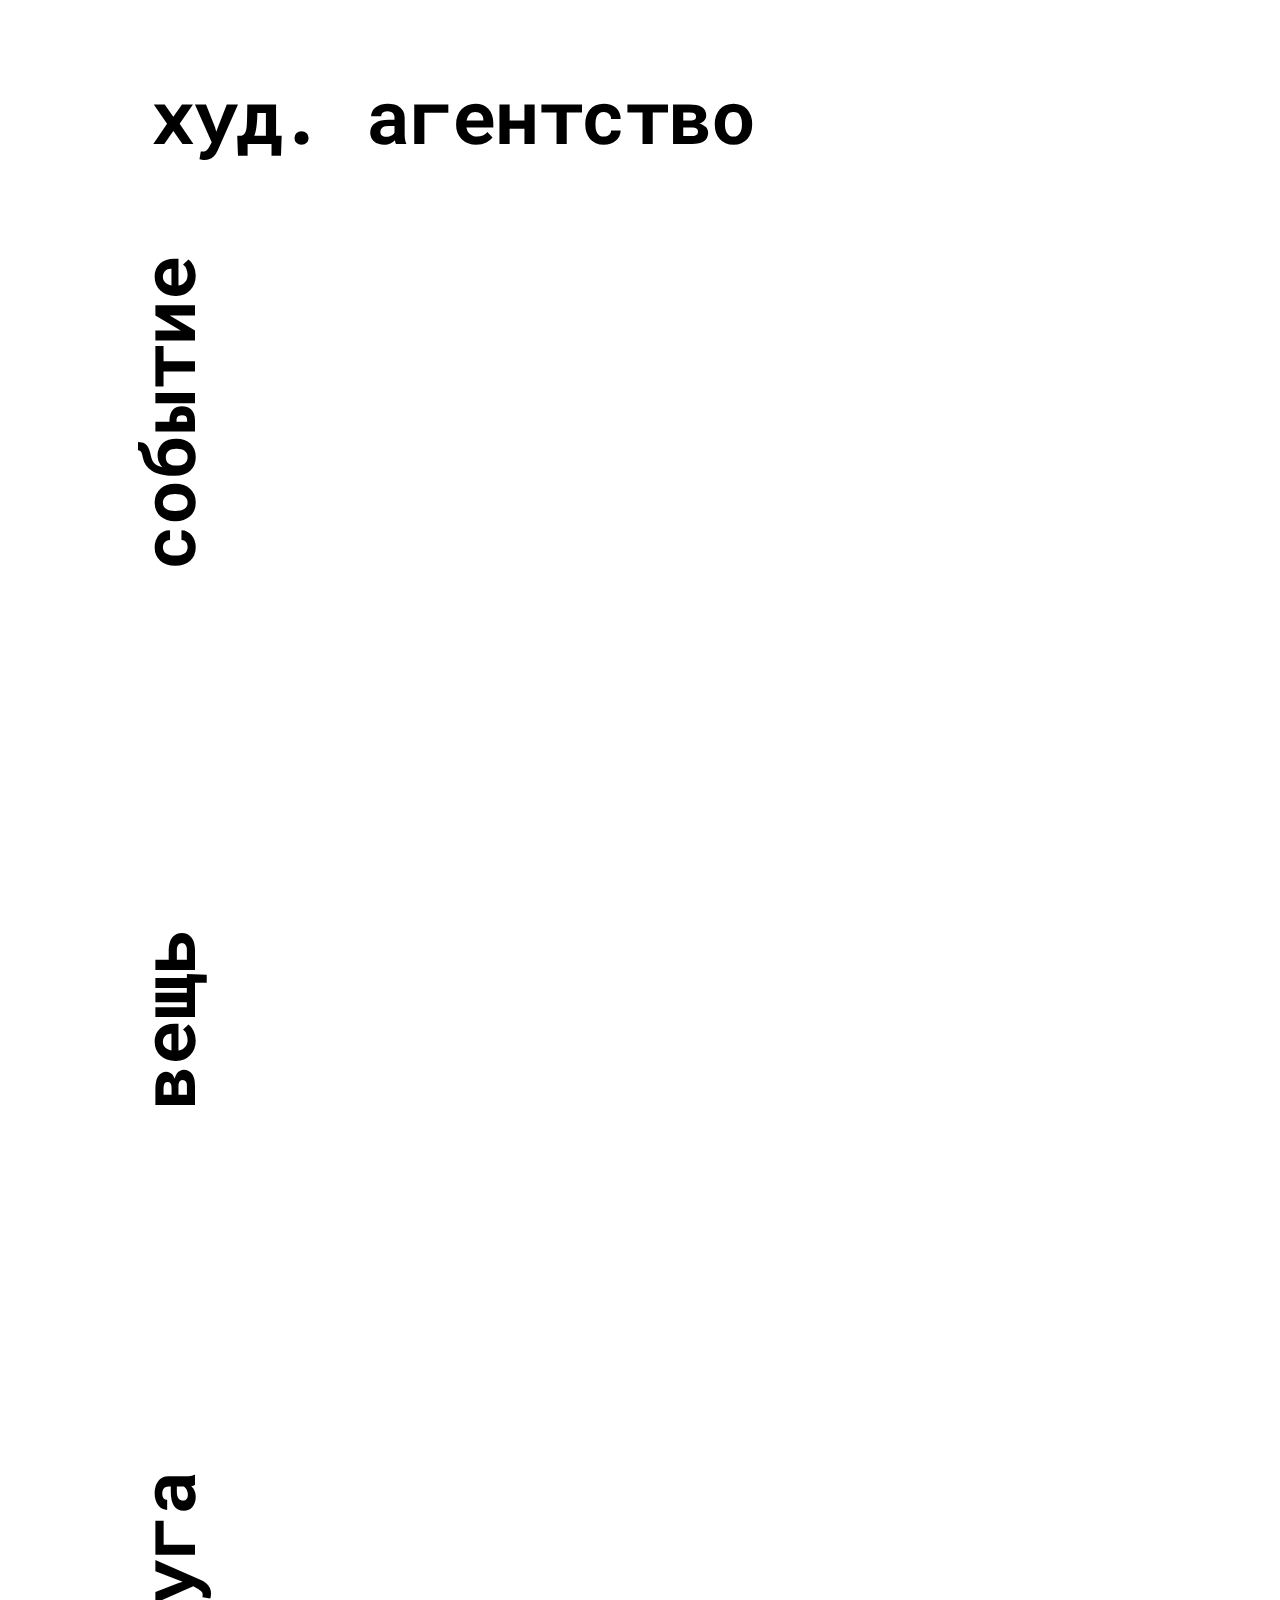
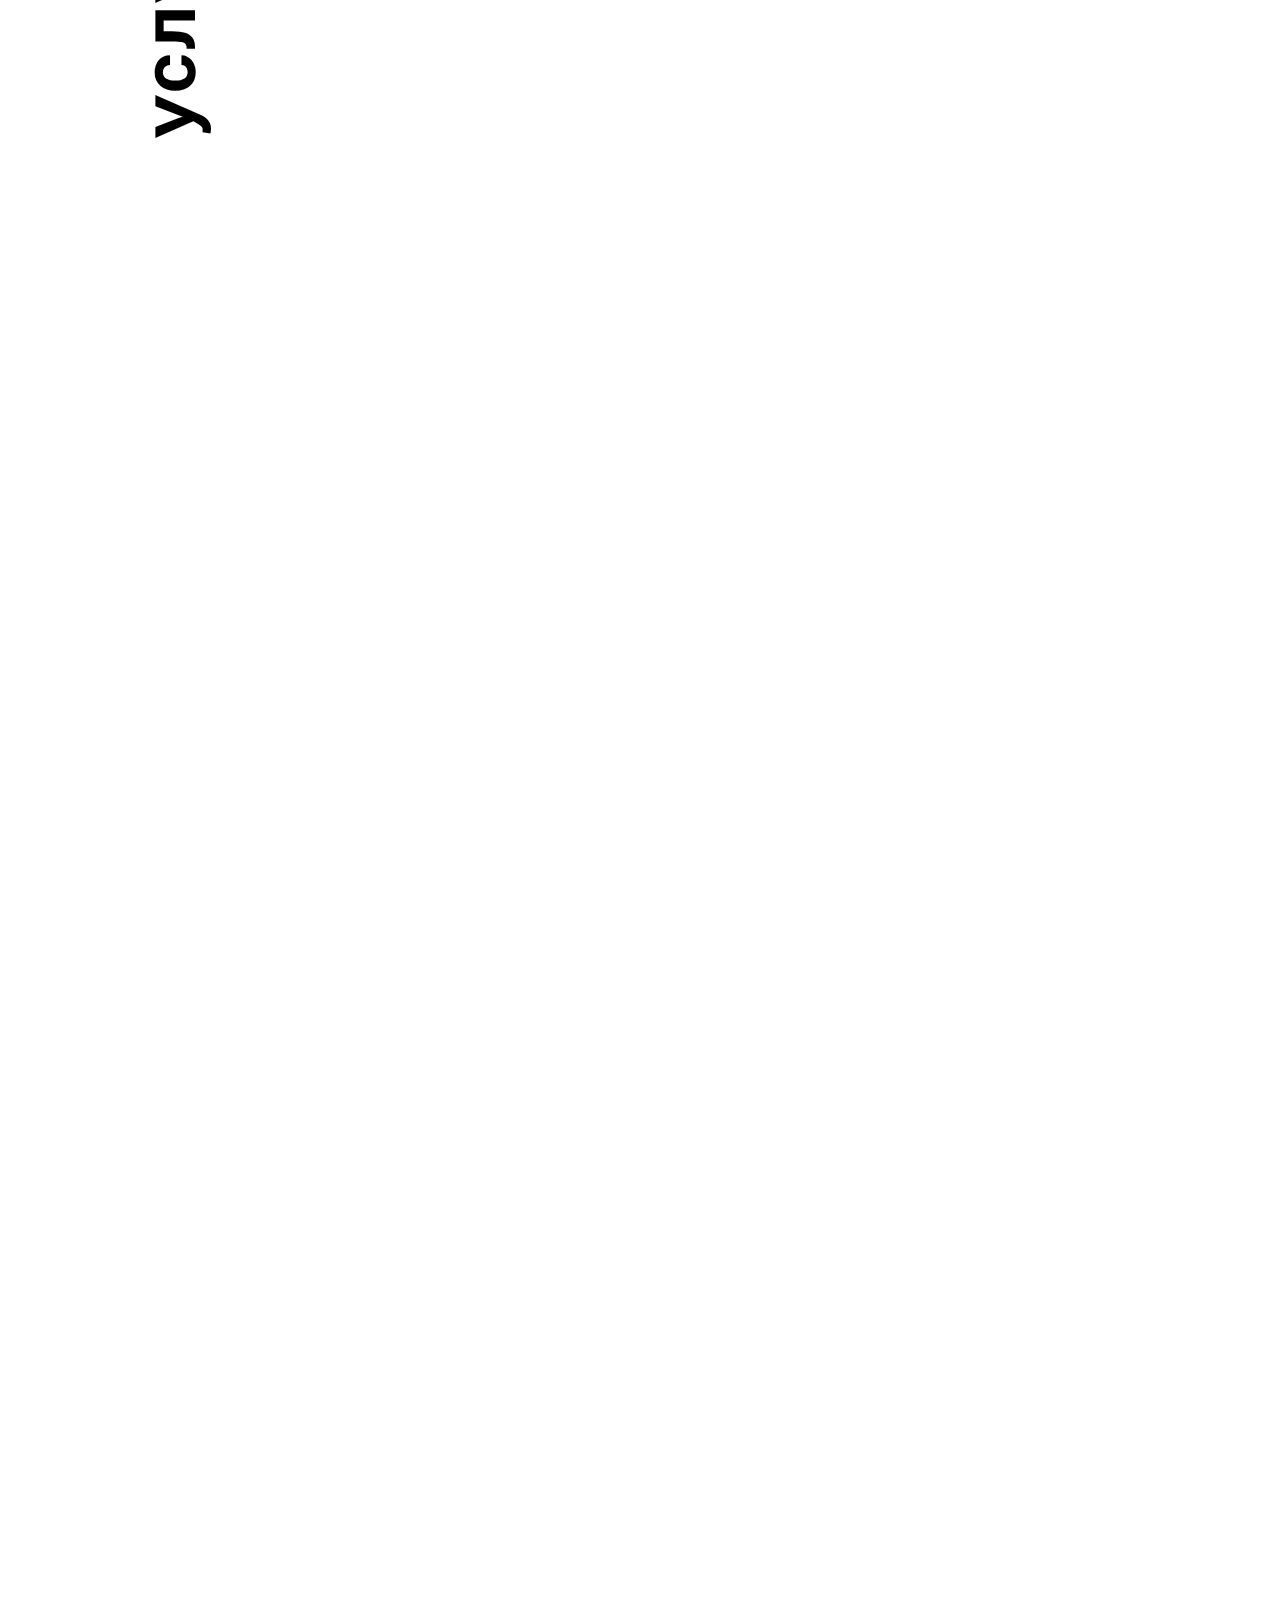
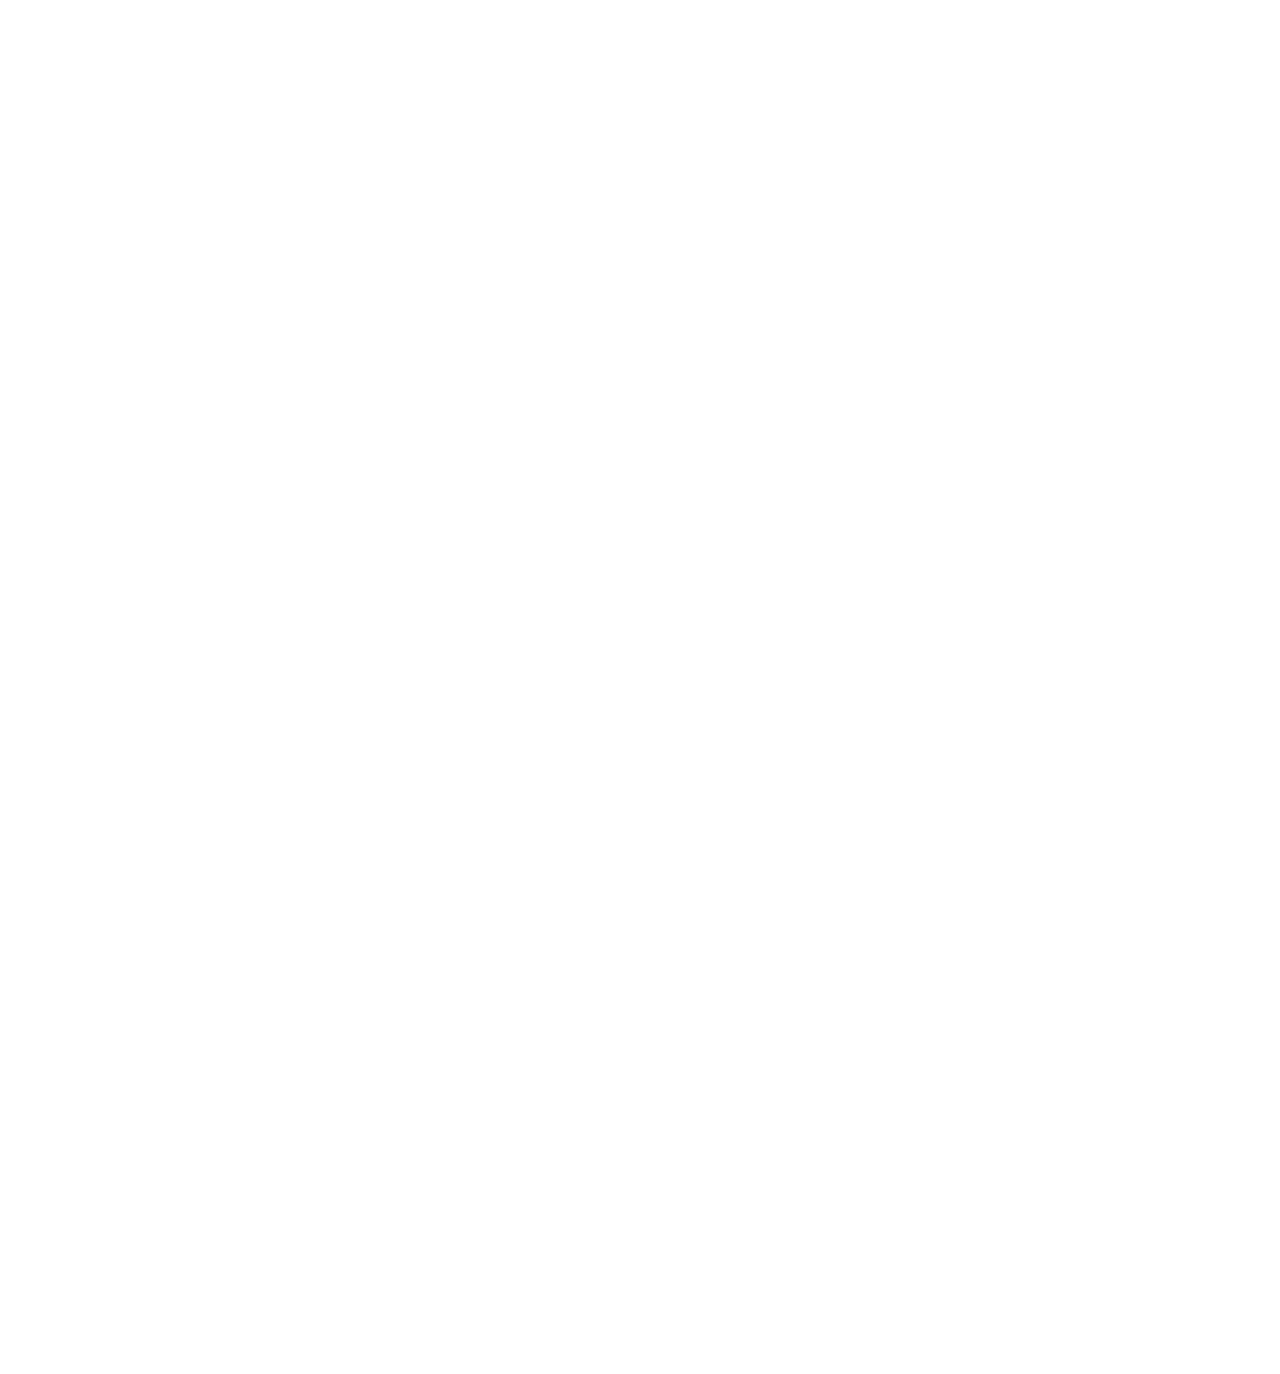
==== text-catalog.html @ 1943e253 "Files copied" ====
<!-- сделать все слова как выставка -->
<!-- счетчик-ссылка на funerals -->
<!-- поиск картинок -->
<!-- рефакторинг -->
<!-- хрс -->

<!DOCTYPE html>
<html lang="ru">

<head>
    <meta charset="UTF-8">
    <link rel="stylesheet" href="text-catalog.css">
    <style>
        @import url('https://fonts.googleapis.com/css2?family=Roboto+Mono&display=swap');
    </style>

</head>

<body>

    <div id="agency">худ. агентство</div>
    <a href="./funerals.html">
        <img src='./images/Ellipse black.png' id="ellipse" onclick="PassWords(keywords)">
    </a>

    <img src='./images/shopper-black.png' id="shopper">
    <div id="event">событие</div>
    <div id="thing">вещь</div>
    <div id="service">услуга</div>

    <script>
        var keywords = []
        var i = 0

        function SaveText(thatTXT) {
            word = thatTXT.innerHTML;
            keywords[i] = word;
            i = i + 1
        }

        function SaveAlt(thatTXT) {
            word = thatTXT;
            keywords[i] = word;
            i = i + 1
        }

        function PassWords(keywords) {
            var item = keywords[Math.floor(Math.random() * keywords.length)];
            localStorage.setItem('storage', item);
        }
    </script>

    <div id="event-text">
        <a onclick="SaveText(this)">выставка</a> > <a onclick="SaveAlt('дома')"> у вас дома</a> <a onclick="SaveText(this)">/в холодильнике</a>/
        <a onclick="SaveAlt('in a dream')">во сне ... </a> <a onclick="SaveText(this)">везде. </a> <a onclick="SaveText(this)">др </a> >>
        <a onclick="SaveText(this)" если уж рождаться каждый год,</a>
            <a onclick="SaveText(this)"> то crazy,</a> >
            <a onclick="SaveText(this)" эпатажно </a> <a onclick="SaveText(this)"> и с нежданчиками.</a>
                <a onclick="SaveText(this)"> детский праздник > </a> <a onclick="SaveText(this)">выступление artists.</a> <a onclick="SaveText(this)"> очень мило.</a> <a onclick="SaveText(this)"> очень весело.</a>
                <a onclick="SaveText(this)"> отлично.</a> <a onclick="SaveText(this)"> свадьба</a> > <a onclick="SaveText(this)">сладко-горькие тосты,</a> <a onclick="SaveText(this)"> изобильный выкуп невесты,</a>
                <a onclick="SaveText(this)"> нелинейные конкурсы, </a> <a onclick="SaveText(this)">эмоциональные салюты, </a> <a onclick="SaveText(this)">вспышки! </a> <a onclick="SaveText(this)">развод 
    </a> <a onclick="SaveText(this)">> деликатная церемония</a> <a onclick="SaveText(this)"> delete</a> <a onclick="SaveText(this)"> любви </a> <a onclick="SaveText(this)">выпускной</a> <a onclick="SaveText(this)"> > запускной. </a>
                <a onclick="SaveText(this)">похороны >  </a> <a onclick="SaveText(this)"> 1000101010000111010101 </a> <a onclick="SaveText(this)">открытие/</a> <a onclick="SaveText(this)">закрытие</a>
                <a onclick="SaveText(this)"> [подставь название] ></a> <a onclick="SaveText(this)"> чтоб все прониклись аж на молекулярном уровне. </a> <a onclick="SaveText(this)">свидание > </a> <a onclick="SaveText(this)">уляля, </a>
                <a onclick="SaveText(this)">румяные щёчки, </a> <a onclick="SaveText(this)">сюр,</a> <a onclick="SaveText(this)"> приз.</a>
    </div>

    <div id="thing-text">
        <a onclick="SaveText(this)">картина </a> > <a onclick="SaveText(this)">живо пись</a> , <a onclick="SaveText(this)">холст+масличко</a> , <a onclick="SaveText(this)">двп+акрил</a> , <a onclick="SaveText(this)">бумага+карандаш</a> , 
	<a onclick="SaveText(this)">холст+хлеб</a> , <a onclick="SaveText(this)">картон+балончик</a>  <a onclick="SaveText(this)">etc.</a>  <a onclick="SaveText(this)">скульптура</a>  > <a onclick="SaveText(this)">сконструируем знак</a> ,
	 <a onclick="SaveText(this)">символ</a>  <a onclick="SaveText(this)">актуальный</a>  <a onclick="SaveText(this)">для конкретного</a> <a onclick="SaveText(this)">пространства или</a> <a onclick="SaveText(this)">случая</a>. <a onclick="SaveText(this)">создадим объемное высказывание</a>,
	 <a onclick="SaveText(this)">которое заполнит всё</a>. <a onclick="SaveText(this)">украшение</a>
        > <a onclick="SaveText(this)">создадим временную выставку</a> <a onclick="SaveText(this)">в вашем декольте</a>, <a onclick="SaveText(this)">мочках ушей</a>, <a onclick="SaveText(this)">пальчиках</a>,<a onclick="SaveText(this)"> запястьях</a>,
	<a onclick="SaveText(this)"> щиколотках</a>, <a onclick="SaveText(this)">пупке</a> <a onclick="SaveText(this)">etc.</a> <a onclick="SaveText(this)">наряд</a> > <a onclick="SaveText(this)">больше, чем одежда</a><a onclick="SaveText(this)">
	 на каждый день</a>. <a onclick="SaveText(this)">мода выше, чем высота</a>. <a onclick="SaveText(this)">зин</a> > <a onclick="SaveText(this)">бумажное размножение</a> и <a onclick="SaveText(this)">тиражирование вас</a>, <a onclick="SaveText(this)">
	будто вы фэшн</a>,  <a onclick="SaveText(this)">новость или</a> <a onclick="SaveText(this)">рецепт</a>.

    </div>

    <div id="service-text">
        <a onclick="SaveText(this)">работа с пространством </a> ><a onclick="SaveText(this)"> создадим эстетическую композицию </a> ><a onclick="SaveText(this)">на пустом месте.</a> ><a onclick="SaveText(this)"> найдём красоту </a> ><a onclick="SaveText(this)">в изъянах </a>        <a onclick="SaveText(this)">
	или элегантно</a> <a onclick="SaveText(this)"> прикроем дыру в стене</a> <a onclick="SaveText(this)"> картиной.</a> <a onclick="SaveText(this)"> 
	дружная компания ></a> <a onclick="SaveText(this)"> для идиотских действий</a> <a onclick="SaveText(this)"> / моральная</a> <a onclick="SaveText(this)">
	, идейная,</a> <a onclick="SaveText(this)"> концептуальная поддержка</a> <a onclick="SaveText(this)"> для вашего перфоманса.</a> <a onclick="SaveText(this)">
        ремонт </a>> <a onclick="SaveText(this)"> альтернативным способом </a> <a onclick="SaveText(this)">покрасим стены/пол.</a> <a onclick="SaveText(this)"> составим мебель в инсталляцию </a> <a onclick="SaveText(this)">
	в стиле arte povera. </a> <a onclick="SaveText(this)">оформление</a> ><a onclick="SaveText(this)"> пи*дато </a> <a onclick="SaveText(this)">оформим пи*датое кафе.</a> <a onclick="SaveText(this)"> 
	оформление. </a> <a onclick="SaveText(this)">мление. </a> <a onclick="SaveText(this)">(;) </a> <a onclick="SaveText(this)">очень контемпорари. </a> <a onclick="SaveText(this)">и дизайнеры. 
	</a> <a onclick="SaveText(this)">/ксерокопии дипломов при встрече/. </a> <a onclick="SaveText(this)">фото-зона</a> <a onclick="SaveText(this)">
        > </a > <a onclick="SaveText(this)">создадим портал-состояние</a> <a onclick="SaveText(this)"> in-progress. </a> <a onclick="SaveText(this)">/это как дизайн на грани искусства/.</a> <a onclick="SaveText(this)">soundдизайн </a>
        <a onclick="SaveText(this)"> подберем звучание </a> <a onclick="SaveText(this)">для вашего места, </a> <a onclick="SaveText(this)">повода, </a> <a onclick="SaveText(this)">ситуации. </a>
        <a onclick="SaveText(this)">лайв.</a> <a onclick="SaveText(this)"> реклама</a> <a onclick="SaveText(this)"> видеоролик на тему чего угодно.</a> <a onclick="SaveText(this)">
	 хайповый.</a> <a onclick="SaveText(this)"> creativно.</a> <a onclick="SaveText(this)"> можно и крипово.</a> <a onclick="SaveText(this)"> лайки репосты</a>
        <a onclick="SaveText(this)">
        </a> <a onclick="SaveText(this)">колокольчик. </a> <a onclick="SaveText(this)">фотосъемка+</a> <a onclick="SaveText(this)">световые слепки момента,</a> <a onclick="SaveText(this)"> 
	ресничные документации. </a> <a onclick="SaveText(this)">видеосъемка+ </a> > <a onclick="SaveText(this)">наблюдения,</a> <a onclick="SaveText(this)"> созерцания,</a> <a onclick="SaveText(this)"> зрение,</a> <a onclick="SaveText(this)"> 
	иZOOMления реальностью.</a> <a onclick="SaveText(this)"> массовка</a> > <a onclick="SaveText(this)">придем на ваше мероприятие</a> <a onclick="SaveText(this)"> и эстетически займем пространство</a> <a onclick="SaveText(this)">
	/оплата поминутно/.</a> <a onclick="SaveText(this)"> текст</a> <a onclick="SaveText(this)">
        > </a> <a onclick="SaveText(this)">по пунктам: </a> <a onclick="SaveText(this)">1. нереальная биография.</a> <a onclick="SaveText(this)"> 2. свободный стих.</a> <a onclick="SaveText(this)">
	 3. тягучая песня.</a> <a onclick="SaveText(this)"> 4. гороскоп комментинг</a> <a onclick="SaveText(this)"> > </a> <a onclick="SaveText(this)">обратная связь под вашим постом в соцсетях.</a> <a onclick="SaveText(this)">
	 комплемент</a> <a onclick="SaveText(this)">/дискуссия</a> <a onclick="SaveText(this)">/провокация.</a> <a onclick="SaveText(this)"> медвежья услуга</a> <a onclick="SaveText(this)"> > </a> <a onclick="SaveText(this)">
	странн0неп0нятн0д0р0го0бесценн0.</a> <a onclick="SaveText(this)"> системный сб0й.</a> <a onclick="SaveText(this)">
        GLITCH/.</a> <a onclick="SaveText(this)"> триппоходсплав в секонд</a> <a onclick="SaveText(this)"> > </a> <a onclick="SaveText(this)">худ.сопро_вождение кругами.</a> <a onclick="SaveText(this)"> дич рич битч китч</a> <a onclick="SaveText(this)">
	 стрэндж секс.</a> <a onclick="SaveText(this)"> зэтс ол.</a> <a onclick="SaveText(this)"> P/S^ владельца секонд-хэнда нет second hand.</a> <a onclick="SaveText(this)">
	 дрейф</a> <a onclick="SaveText(this)"> > </a> <a onclick="SaveText(this)">max поэтические</a> <a onclick="SaveText(this)"> романтические</a> <a onclick="SaveText(this)"> аутистические</a> <a onclick="SaveText(this)">
	 прогулки по городу.</a> <a onclick="SaveText(this)"> почти VR </a> <a onclick="SaveText(this)">с художниками.</a>
        <a onclick="SaveText(this)">
        </a> <a onclick="SaveText(this)">пощупать другое мышление.</a> <a onclick="SaveText(this)"> new экскурсия.</a> <a onclick="SaveText(this)"> экспресс-рисерч</a> <a onclick="SaveText(this)"> ></a> <a onclick="SaveText(this)">
	 пишем культурный код.</a> <a onclick="SaveText(this)"> быстро,</a> <a onclick="SaveText(this)"> не очень непонятно, но весело*</a> <a onclick="SaveText(this)"> объявление-явление</a> <a onclick="SaveText(this)"> > </a> <a onclick="SaveText(this)">
	поклейка из рук в руки,</a> <a onclick="SaveText(this)"> подборки с авито</a> <a onclick="SaveText(this)"> и пост на кирпичной стене.</a> <a onclick="SaveText(this)"> кейтеринг-хэппенинг</a> <a onclick="SaveText(this)">
	 > </a> <a onclick="SaveText(this)">еда, которая
        произойдет у вас на глазах.</a> <a onclick="SaveText(this)"> проведем на официальном мероприятии </a> <a onclick="SaveText(this)">или в гостях у мамы</a> <a onclick="SaveText(this)">/бабушки.</a> <a onclick="SaveText(this)">
	 поздравление</a> <a onclick="SaveText(this)"> > </a> <a onclick="SaveText(this)">мультижанровая откытка.</a> <a onclick="SaveText(this)"> поэтично.</a> <a onclick="SaveText(this)"> публично.</a> <a onclick="SaveText(this)">
	 практично.</a> <a onclick="SaveText(this)"> unforgettable.</a> <a onclick="SaveText(this)"> артист-ток-тет-а-тет </a> <a onclick="SaveText(this)">> </a> <a onclick="SaveText(this)">выбери художника, у кого хочешь отсыпать опыта
	</a> <a onclick="SaveText(this)"> в свою копилку. </a> <a onclick="SaveText(this)">поговорим?</a> <a onclick="SaveText(this)"> порисуем? </a> <a onclick="SaveText(this)">подвигаемся? </a> <a onclick="SaveText(this)">
	поделаем? </a> <a onclick="SaveText(this)">вместе :)</a> <a onclick="SaveText(this)"> массаж</a> <a onclick="SaveText(this)"> > </a> <a onclick="SaveText(this)">нежное,</a> <a onclick="SaveText(this)"> экзистенциальное переживание</a>
        <a onclick="SaveText(this)">
        </a> <a onclick="SaveText(this)"> единства с телом,</a> <a onclick="SaveText(this)"> потерянным и заброшенным</a> <a onclick="SaveText(this)">в цифровых коммуникациях. 
	</a> <a onclick="SaveText(this)">водочный перформанс</a> <a onclick="SaveText(this)"> > </a> <a onclick="SaveText(this)">все грани русской меланхолии</a> <a onclick="SaveText(this)"> / абсентной</a> <a onclick="SaveText(this)">
        гиперчувствительности.</a> <a onclick="SaveText(this)"> создание образа </a> <a onclick="SaveText(this)">> max fucktor.</a> <a onclick="SaveText(this)"> ноготочки.</a> <a onclick="SaveText(this)"> бровки?</a> <a onclick="SaveText(this)">
	 губки?</a> <a onclick="SaveText(this)"> экспрессивно,</a> <a onclick="SaveText(this)"> агрессивно,</a> <a onclick="SaveText(this)"> иммерсивно.</a> <a onclick="SaveText(this)"> "критика</a> <a onclick="SaveText(this)"> ></a> <a onclick="SaveText(this)">
	 макияж, </a> <a onclick="SaveText(this)">одежда,</a> <a onclick="SaveText(this)"> родители,</a> <a onclick="SaveText(this)"> жизнь ...</a> <a onclick="SaveText(this)">
	 рецензия</a> <a onclick="SaveText(this)">/фельетон</a> <a onclick="SaveText(this)">/модный приговор."</a> <a onclick="SaveText(this)"> брейншторм </a> <a onclick="SaveText(this)">> </a> <a onclick="SaveText(this)">
	групповое реагирование.</a> <a onclick="SaveText(this)"> очень
        творчески решим очень любую задачу.</a> <a onclick="SaveText(this)"> очень.</a> <a onclick="SaveText(this)"> быстро крэнг актуальность.</a> <a onclick="SaveText(this)"> аудио заготовки</a> <a onclick="SaveText(this)"> ></a> <a onclick="SaveText(this)">
	 закрутки,</a> <a onclick="SaveText(this)"> консервы,</a> <a onclick="SaveText(this)"> кураторский куражный плейлист.</a> <a onclick="SaveText(this)"> консультация </a> <a onclick="SaveText(this)">></a> <a onclick="SaveText(this)">
	 смол ток</a> <a onclick="SaveText(this)"> по вопрсам жизни</a> <a onclick="SaveText(this)"> и проблемам эстетики.</a> <a onclick="SaveText(this)"> постановка танца</a> <a onclick="SaveText(this)"> > </a> <a onclick="SaveText(this)">
	постановка танца любой дикости.</a> <a onclick="SaveText(this)"> сложности.</a> <a onclick="SaveText(this)"> массовости.</a> <a onclick="SaveText(this)"> шумности. от души.</a> <a onclick="SaveText(this)">
	 с оригинальной музыкой.</a> <a onclick="SaveText(this)"> оценка стоимости искусства</a> <a onclick="SaveText(this)"> > </a> <a onclick="SaveText(this)">компактный app-арт-прайс-калькулятор для android. </a> <a onclick="SaveText(this)">
	просто знай себе цену.</a>
        <div>



</body>

</html>
---- text-catalog.css ----
body {
    /* transform: scale(0.7);
    transform-origin: 0 0; */
    zoom: 1.5;
}

a:active {
    background-color: yellow;
}

#ellipse {
    position: absolute;
    width: 90px;
    height: 90px;
    left: 1751px;
    top: 45px;
}

#shopper {
    position: absolute;
    width: 29px;
    height: 35px;
    left: 1780px;
    top: 70px;
    filter: invert(100%);
    border: 3px solid #FFFFFF
}

#agency {
    position: absolute;
    width: 456px;
    height: 66px;
    left: 100px;
    top: 43px;
    font-family: 'Roboto Mono';
    font-style: normal;
    font-weight: 700;
    font-size: 50px;
    line-height: 66px;
    /* identical to box height */
    display: flex;
    align-items: center;
    letter-spacing: -0.025em;
    color: #000000;
}

#event {
    position: absolute;
    width: 200px;
    height: 200px;
    left: 77px;
    top: 180px;
    font-family: 'Roboto Mono';
    font-style: normal;
    font-weight: 700;
    font-size: 50px;
    line-height: 66px;
    text-align: center;
    color: #000000;
    transform: rotate(-90deg);
}

#service {
    position: absolute;
    width: 200px;
    height: 200px;
    ;
    left: 77px;
    top: 970px;
    font-family: 'Roboto Mono';
    font-style: normal;
    font-weight: 700;
    font-size: 50px;
    line-height: 66px;
    text-align: center;
    color: #000000;
    transform: rotate(-90deg);
}

#thing {
    position: absolute;
    width: 200px;
    height: 200px;
    left: 77px;
    top: 580px;
    font-family: 'Roboto Mono';
    font-style: normal;
    font-weight: 700;
    font-size: 50px;
    line-height: 66px;
    text-align: center;
    color: #000;
    transform: rotate(-90deg);
}

div#event-text {
    position: absolute;
    width: 90%;
    height: 310px;
    left: 200px;
    top: 160px;
    font-family: 'Roboto Mono';
    font-style: normal;
    font-weight: 700;
    font-size: 25px;
    line-height: 33px;
    /* or 132% */
    color: #fff;
}

div#thing-text {
    position: absolute;
    width: 90%;
    height: 310px;
    left: 200px;
    top: 610px;
    font-family: 'Roboto Mono';
    font-style: normal;
    font-weight: 700;
    font-size: 25px;
    line-height: 33px;
    /* or 132% */
    color: #fff;
}

div#service-text {
    position: absolute;
    width: 90%;
    height: 310px;
    left: 200px;
    top: 970px;
    font-family: 'Roboto Mono';
    font-style: normal;
    font-weight: 700;
    font-size: 25px;
    line-height: 33px;
    /* or 132% */
    color: #ffffff;
}

#event-text:hover {
    color: #000;
}

#thing-text:hover {
    color: #000;
}

#service-text:hover {
    color: #000;
}
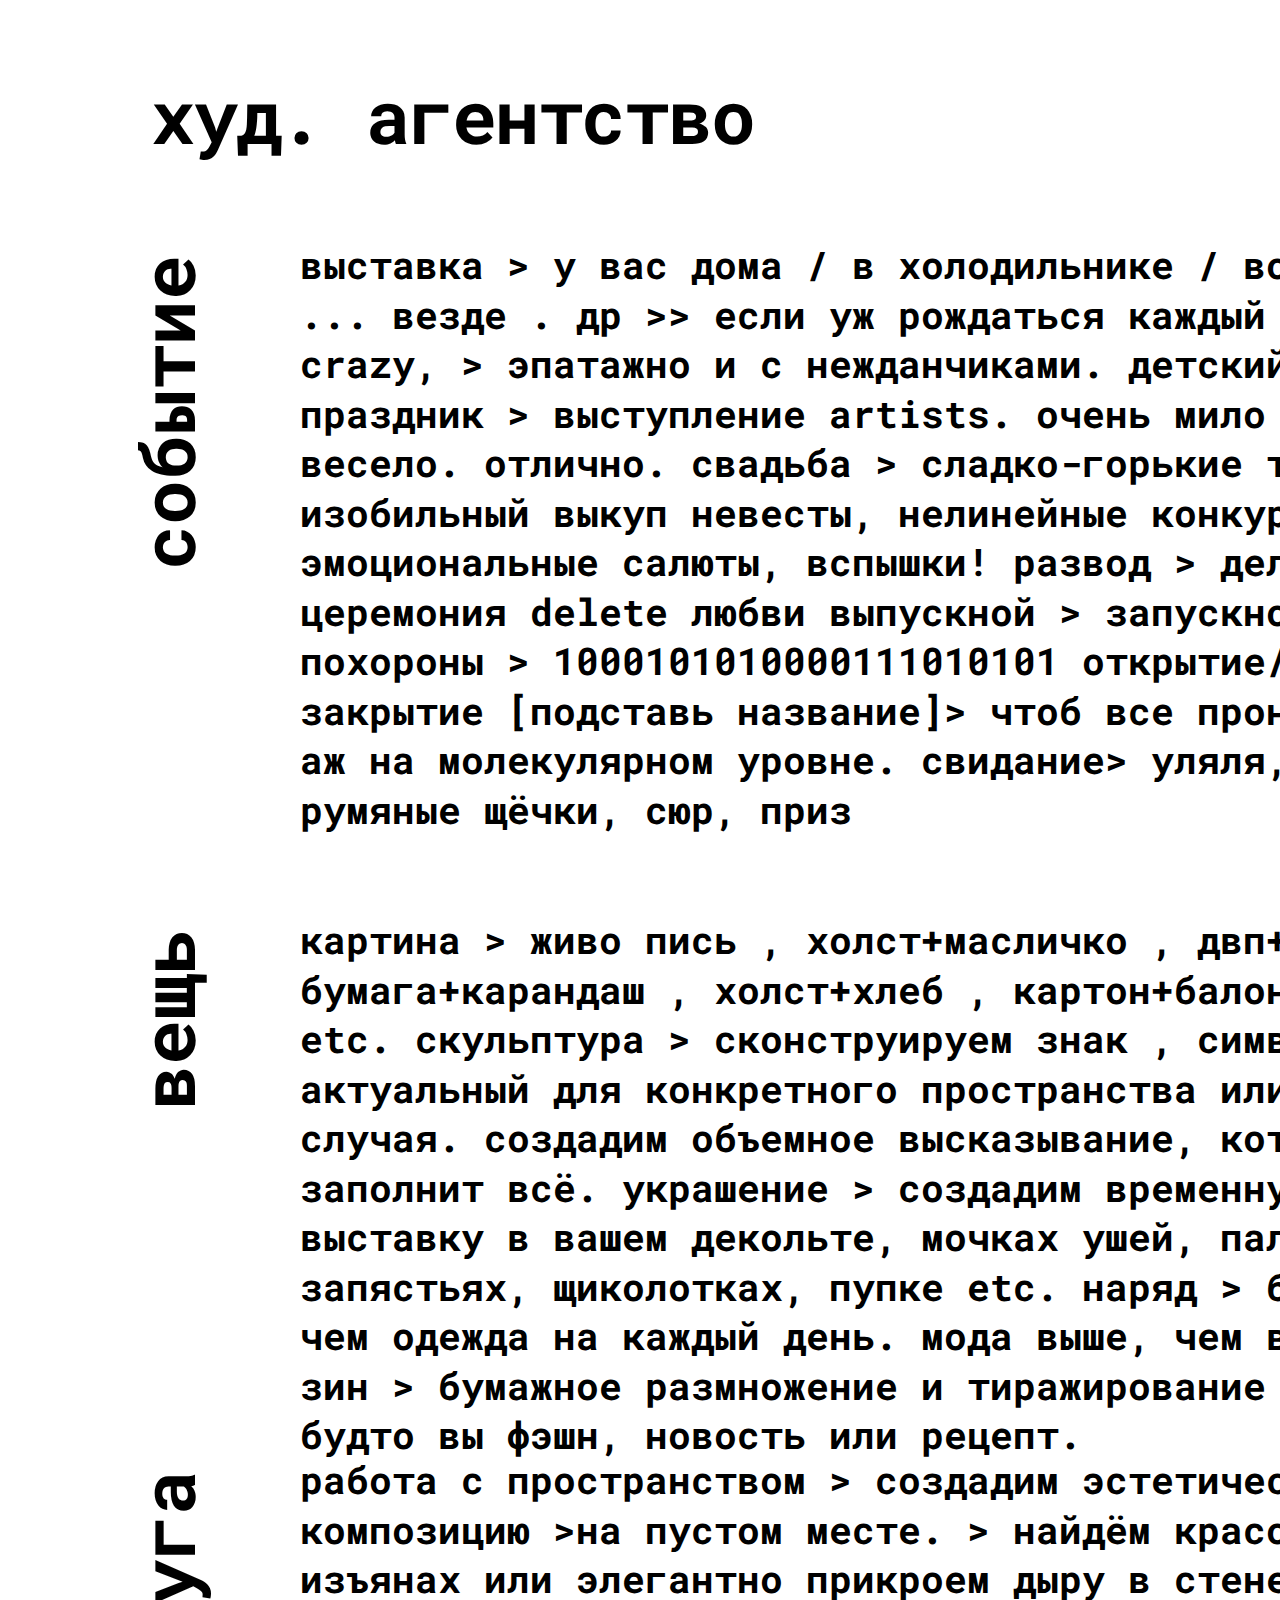
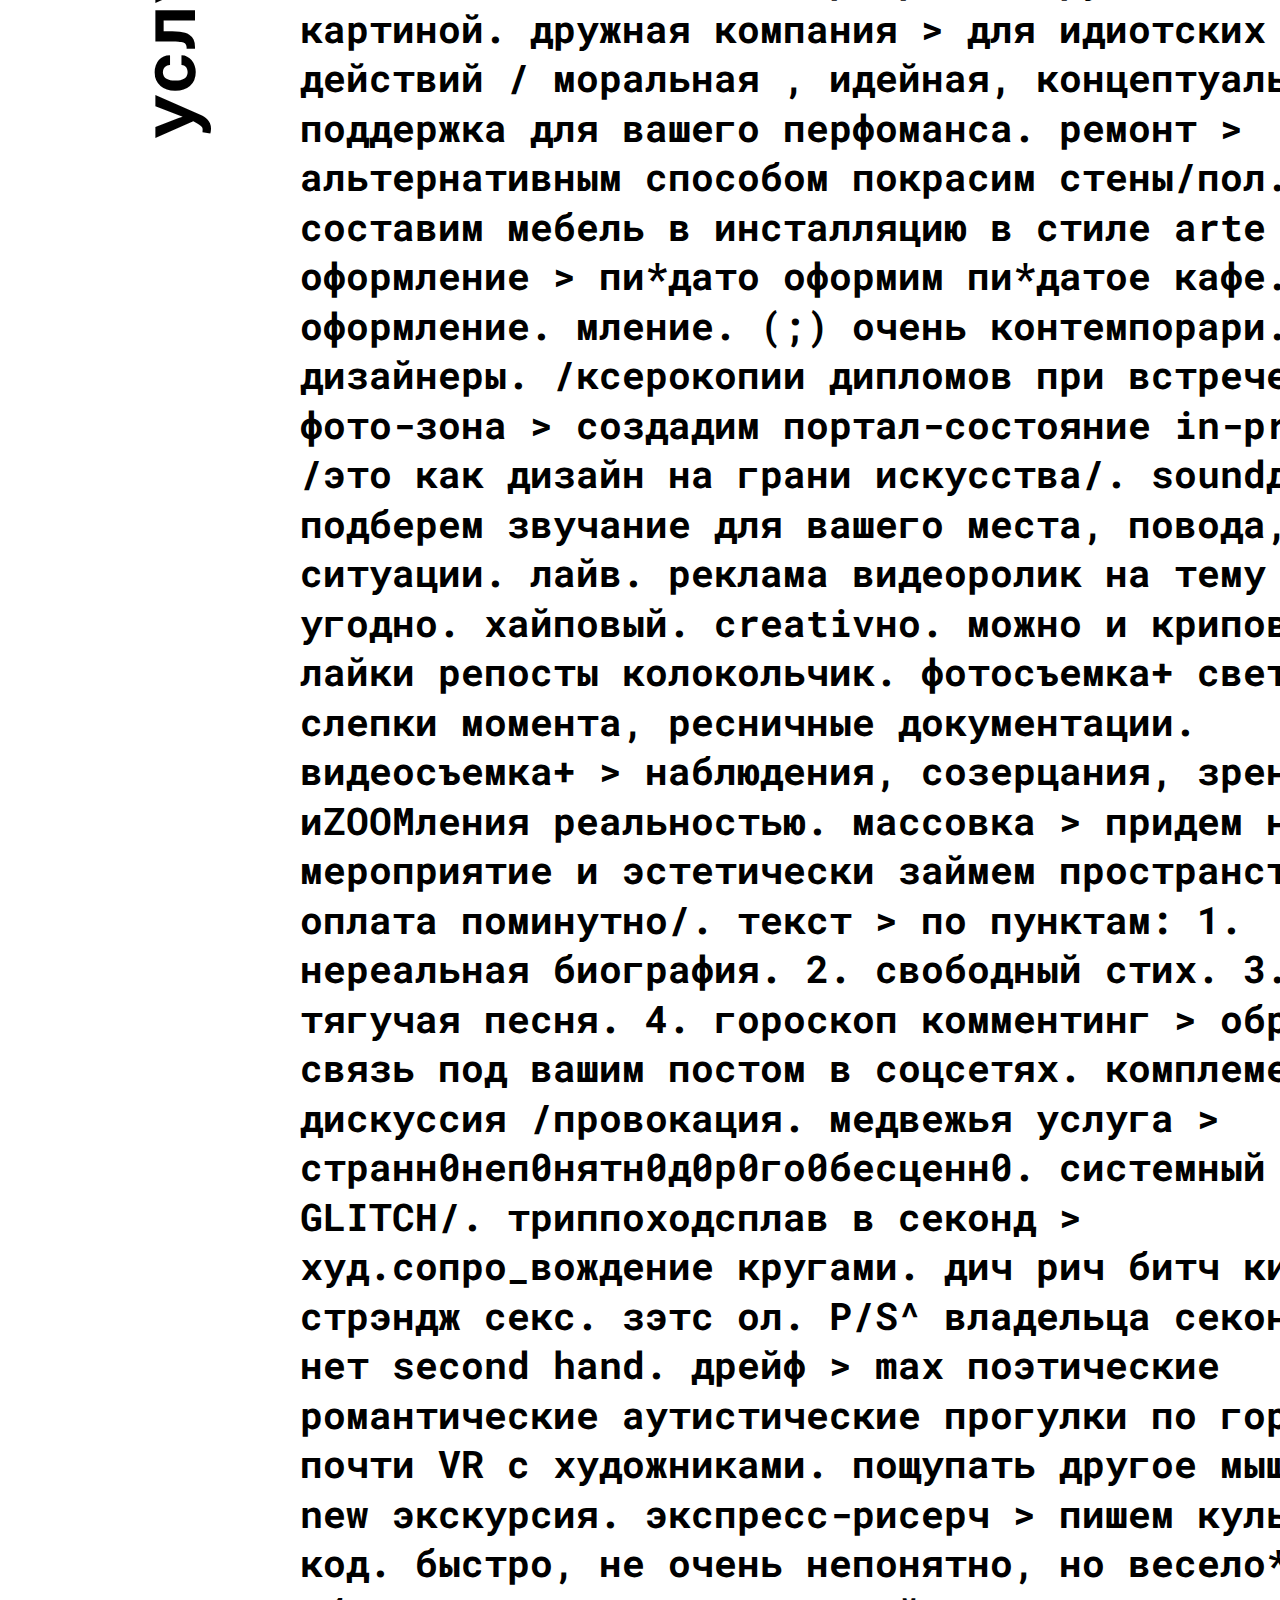
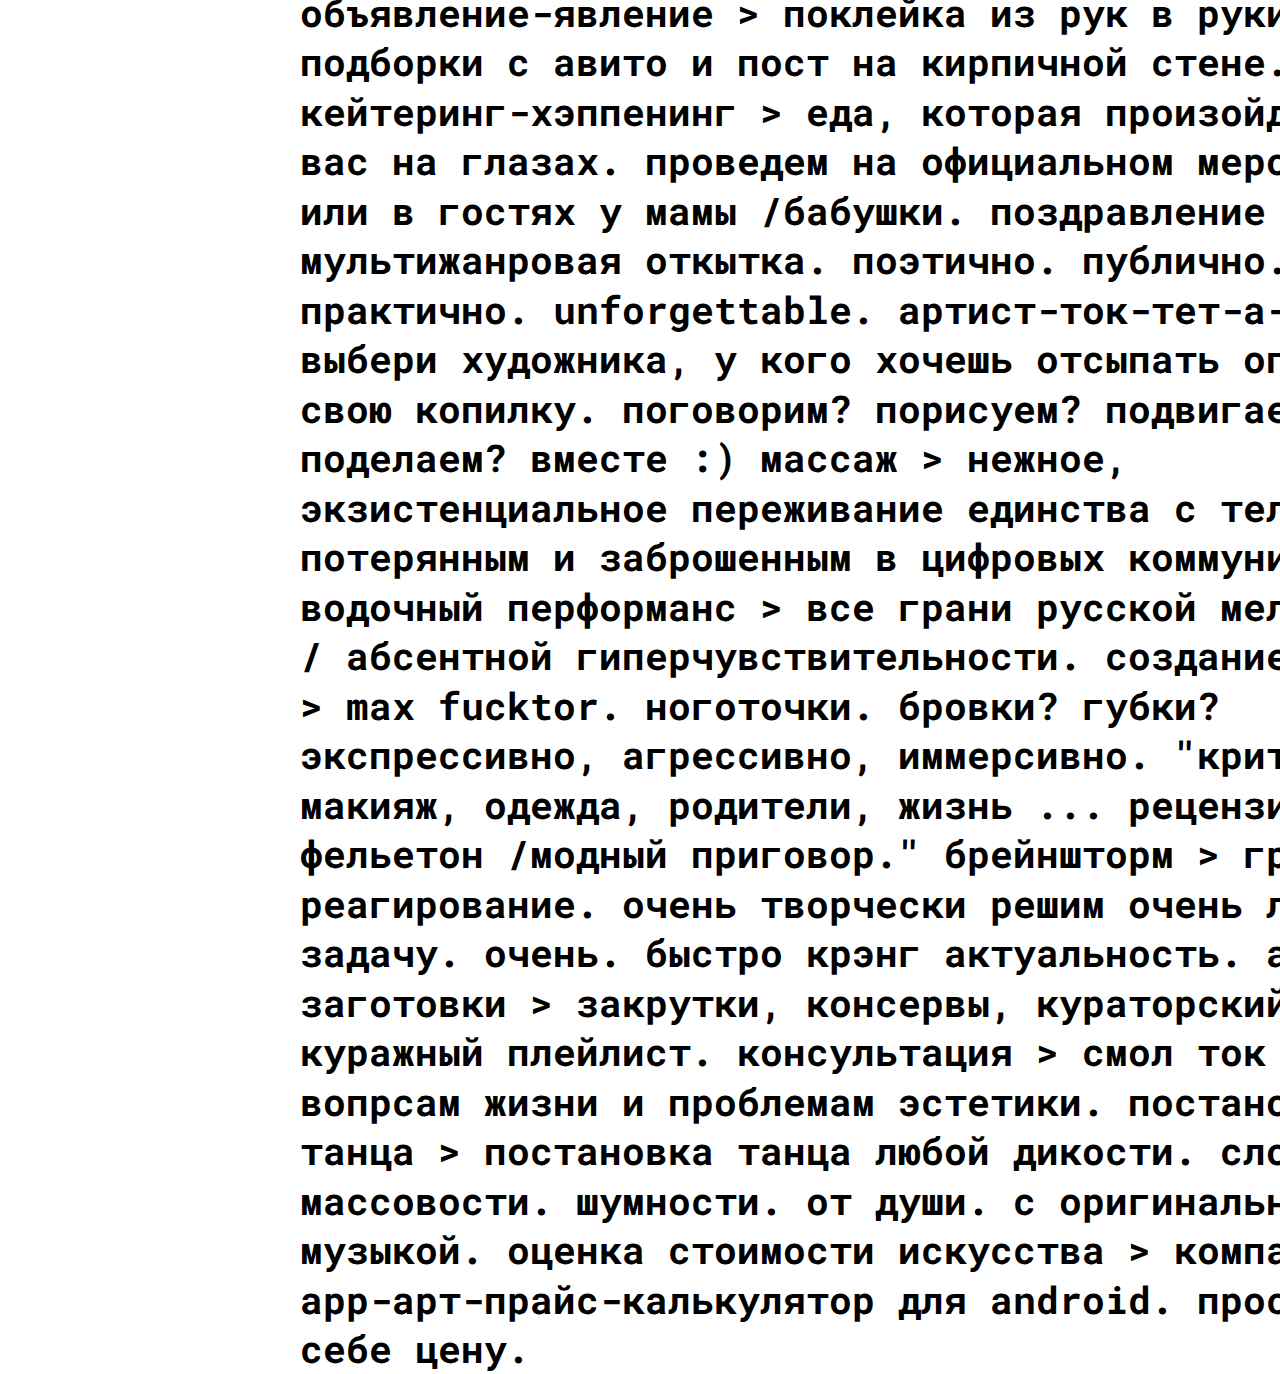
==== commit ea6ec7dc: "1 paragraph alt keywords done" ====
--- a/text-catalog.html
+++ b/text-catalog.html
@@ -1,9 +1,3 @@
-<!-- сделать все слова как выставка -->
-<!-- счетчик-ссылка на funerals -->
-<!-- поиск картинок -->
-<!-- рефакторинг -->
-<!-- хрс -->
-
 <!DOCTYPE html>
 <html lang="ru">
 
@@ -22,58 +16,58 @@
     <a href="./funerals.html">
         <img src='./images/Ellipse black.png' id="ellipse" onclick="PassWords(keywords)">
     </a>
-
-    <img src='./images/shopper-black.png' id="shopper">
+    <a href="./funerals.html">
+        <img src='./images/shopper-black.png' id="shopper" onclick="PassWords(keywords)">
+    </a>
     <div id="event">событие</div>
     <div id="thing">вещь</div>
     <div id="service">услуга</div>
 
     <script>
         var keywords = []
+        var capwords = []
         var i = 0
 
-        function SaveText(thatTXT) {
-            word = thatTXT.innerHTML;
-            keywords[i] = word;
+        function SaveText(thatTXT, txt) {
+            keywords[i] = txt;
+            capwords[i] = thatTXT.innerHTML;
+            thatTXT.style.backgroundColor = 'yellow'
+
             i = i + 1
         }
 
-        function SaveAlt(thatTXT) {
-            word = thatTXT;
-            keywords[i] = word;
-            i = i + 1
-        }
 
         function PassWords(keywords) {
-            var item = keywords[Math.floor(Math.random() * keywords.length)];
-            localStorage.setItem('storage', item);
+            var j = Math.floor(Math.random() * keywords.length)
+            localStorage.setItem('kwstorage', keywords[j]);
+            localStorage.setItem('capstorage', capwords[j]);
         }
     </script>
 
+
     <div id="event-text">
-        <a onclick="SaveText(this)">выставка</a> > <a onclick="SaveAlt('дома')"> у вас дома</a> <a onclick="SaveText(this)">/в холодильнике</a>/
-        <a onclick="SaveAlt('in a dream')">во сне ... </a> <a onclick="SaveText(this)">везде. </a> <a onclick="SaveText(this)">др </a> >>
-        <a onclick="SaveText(this)" если уж рождаться каждый год,</a>
-            <a onclick="SaveText(this)"> то crazy,</a> >
-            <a onclick="SaveText(this)" эпатажно </a> <a onclick="SaveText(this)"> и с нежданчиками.</a>
-                <a onclick="SaveText(this)"> детский праздник > </a> <a onclick="SaveText(this)">выступление artists.</a> <a onclick="SaveText(this)"> очень мило.</a> <a onclick="SaveText(this)"> очень весело.</a>
-                <a onclick="SaveText(this)"> отлично.</a> <a onclick="SaveText(this)"> свадьба</a> > <a onclick="SaveText(this)">сладко-горькие тосты,</a> <a onclick="SaveText(this)"> изобильный выкуп невесты,</a>
-                <a onclick="SaveText(this)"> нелинейные конкурсы, </a> <a onclick="SaveText(this)">эмоциональные салюты, </a> <a onclick="SaveText(this)">вспышки! </a> <a onclick="SaveText(this)">развод 
-    </a> <a onclick="SaveText(this)">> деликатная церемония</a> <a onclick="SaveText(this)"> delete</a> <a onclick="SaveText(this)"> любви </a> <a onclick="SaveText(this)">выпускной</a> <a onclick="SaveText(this)"> > запускной. </a>
-                <a onclick="SaveText(this)">похороны >  </a> <a onclick="SaveText(this)"> 1000101010000111010101 </a> <a onclick="SaveText(this)">открытие/</a> <a onclick="SaveText(this)">закрытие</a>
-                <a onclick="SaveText(this)"> [подставь название] ></a> <a onclick="SaveText(this)"> чтоб все прониклись аж на молекулярном уровне. </a> <a onclick="SaveText(this)">свидание > </a> <a onclick="SaveText(this)">уляля, </a>
-                <a onclick="SaveText(this)">румяные щёчки, </a> <a onclick="SaveText(this)">сюр,</a> <a onclick="SaveText(this)"> приз.</a>
+        <a onclick="SaveText(this,'выставка')">выставка</a> > <a onclick="SaveText(this, 'at home')"> у вас дома</a> / <a onclick="SaveText(this, 'в холодильнике')">в холодильнике</a> /
+        <a onclick="SaveText(this,'in a dream')">во сне ... </a> <a onclick="SaveText(this,'везде')">везде </a>. <a onclick="SaveText(this,'др')">др</a> >> если уж
+        <a onclick="SaveText(this,'роды')">рождаться каждый год</a>, то <a onclick="SaveText(this,'crazy')">crazy</a>, >
+        <a onclick="SaveText(this,'shocking')">эпатажно</a> и <a onclick="SaveText(this,'surprize')">с нежданчиками</a>.
+        <a onclick="SaveText(this,'детский праздник')"> детский праздник > </a> <a onclick="SaveText(this,'artist')">выступление artists</a>. <a onclick="SaveText(this,'nicely')">очень мило</a>
+        <a onclick="SaveText(this,'fun')">очень весело</a>.
+        <a onclick="SaveText(this,'отлично')">отлично</a>. <a onclick="SaveText(this,'свадьба')">свадьба</a> > <a onclick="SaveText(this,'bitter')">сладко-горькие тосты</a>, <a onclick="SaveText(this,'bride')">изобильный выкуп невесты</a>,
+        <a onclick="SaveText(this,'nonlinear')">нелинейные конкурсы</a>, <a onclick="SaveText(this,'fireworks')">эмоциональные салюты</a>, <a onclick="SaveText(this,'вспышки')">вспышки!</a> <a onclick="SaveText(this,'развод')">развод</a> > <a onclick="SaveText(this,'деликатная церемония')">деликатная церемония</a>        <a onclick="SaveText(this,'delete')">delete</a> <a onclick="SaveText(this,'любви')"> любви </a> <a onclick="SaveText(this,'выпускной')">выпускной</a> ><a onclick="SaveText(this,'start up')"> запускной </a>.
+        <a onclick="SaveText(this,'похороны')">похороны</a> > <a onclick="SaveText(this,'math')"> 1000101010000111010101</a> <a onclick="SaveText(this,'открытие')">открытие</a>/ <a onclick="SaveText(this,'закрытие')">закрытие</a>
+        <a onclick="SaveText(this,'guess')">[подставь название]</a>> <a onclick="SaveText(this,'nuclear')">чтоб все прониклись аж на молекулярном уровне</a>. <a onclick="SaveText(this,'свидание')">свидание> </a> <a onclick="SaveText(this,'oh la la')">уляля</a>,
+        <a onclick="SaveText(this,'rosy cheeks')">румяные щёчки</a>, <a onclick="SaveText(this,'surreal')">сюр</a>, <a onclick="SaveText(this,'prize')">приз</a>
     </div>
 
     <div id="thing-text">
-        <a onclick="SaveText(this)">картина </a> > <a onclick="SaveText(this)">живо пись</a> , <a onclick="SaveText(this)">холст+масличко</a> , <a onclick="SaveText(this)">двп+акрил</a> , <a onclick="SaveText(this)">бумага+карандаш</a> , 
-	<a onclick="SaveText(this)">холст+хлеб</a> , <a onclick="SaveText(this)">картон+балончик</a>  <a onclick="SaveText(this)">etc.</a>  <a onclick="SaveText(this)">скульптура</a>  > <a onclick="SaveText(this)">сконструируем знак</a> ,
-	 <a onclick="SaveText(this)">символ</a>  <a onclick="SaveText(this)">актуальный</a>  <a onclick="SaveText(this)">для конкретного</a> <a onclick="SaveText(this)">пространства или</a> <a onclick="SaveText(this)">случая</a>. <a onclick="SaveText(this)">создадим объемное высказывание</a>,
-	 <a onclick="SaveText(this)">которое заполнит всё</a>. <a onclick="SaveText(this)">украшение</a>
-        > <a onclick="SaveText(this)">создадим временную выставку</a> <a onclick="SaveText(this)">в вашем декольте</a>, <a onclick="SaveText(this)">мочках ушей</a>, <a onclick="SaveText(this)">пальчиках</a>,<a onclick="SaveText(this)"> запястьях</a>,
-	<a onclick="SaveText(this)"> щиколотках</a>, <a onclick="SaveText(this)">пупке</a> <a onclick="SaveText(this)">etc.</a> <a onclick="SaveText(this)">наряд</a> > <a onclick="SaveText(this)">больше, чем одежда</a><a onclick="SaveText(this)">
+        <a onclick="SaveText(this)">картина </a> > <a onclick="SaveText(this)">живо пись</a> , <a onclick="SaveText(this)">холст+масличко</a> , <a onclick="SaveText(this)">двп+акрил</a> , <a onclick="SaveText(this)">бумага+карандаш</a> ,
+        <a onclick="SaveText(this)">холст+хлеб</a> , <a onclick="SaveText(this)">картон+балончик</a> <a onclick="SaveText(this)">etc.</a> <a onclick="SaveText(this)">скульптура</a> > <a onclick="SaveText(this)">сконструируем знак</a> ,
+        <a onclick="SaveText(this)">символ</a> <a onclick="SaveText(this)">актуальный</a> <a onclick="SaveText(this)">для конкретного</a> <a onclick="SaveText(this)">пространства или</a> <a onclick="SaveText(this)">случая</a>. <a onclick="SaveText(this)">создадим объемное высказывание</a>,
+        <a onclick="SaveText(this)">которое заполнит всё</a>. <a onclick="SaveText(this)">украшение</a> > <a onclick="SaveText(this)">создадим временную выставку</a> <a onclick="SaveText(this)">в вашем декольте</a>, <a onclick="SaveText(this)">мочках ушей</a>,
+        <a onclick="SaveText(this)">пальчиках</a>,<a onclick="SaveText(this)"> запястьях</a>,
+        <a onclick="SaveText(this)"> щиколотках</a>, <a onclick="SaveText(this)">пупке</a> <a onclick="SaveText(this)">etc.</a> <a onclick="SaveText(this)">наряд</a> > <a onclick="SaveText(this)">больше, чем одежда</a><a onclick="SaveText(this)">
 	 на каждый день</a>. <a onclick="SaveText(this)">мода выше, чем высота</a>. <a onclick="SaveText(this)">зин</a> > <a onclick="SaveText(this)">бумажное размножение</a> и <a onclick="SaveText(this)">тиражирование вас</a>, <a onclick="SaveText(this)">
-	будто вы фэшн</a>,  <a onclick="SaveText(this)">новость или</a> <a onclick="SaveText(this)">рецепт</a>.
+	будто вы фэшн</a>, <a onclick="SaveText(this)">новость или</a> <a onclick="SaveText(this)">рецепт</a>.
 
     </div>
 
@@ -130,7 +124,6 @@
         <div>
 
 
-
 </body>
 
 </html>--- a/text-catalog.css
+++ b/text-catalog.css
@@ -2,10 +2,6 @@
     /* transform: scale(0.7);
     transform-origin: 0 0; */
     zoom: 1.5;
-}
-
-a:active {
-    background-color: yellow;
 }
 
 #ellipse {
@@ -105,7 +101,7 @@
     font-size: 25px;
     line-height: 33px;
     /* or 132% */
-    color: #fff;
+    /* color: #fff; */
 }
 
 div#thing-text {
@@ -120,7 +116,7 @@
     font-size: 25px;
     line-height: 33px;
     /* or 132% */
-    color: #fff;
+    /* color: #fff; */
 }
 
 div#service-text {
@@ -135,10 +131,19 @@
     font-size: 25px;
     line-height: 33px;
     /* or 132% */
-    color: #ffffff;
+    /* color: #ffffff; */
 }
 
-#event-text:hover {
+a:active {
+    background-color: yellow;
+}
+
+a:visited {
+    background-color: yellow;
+}
+
+
+/* #event-text:hover {
     color: #000;
 }
 
@@ -148,4 +153,4 @@
 
 #service-text:hover {
     color: #000;
-}+} */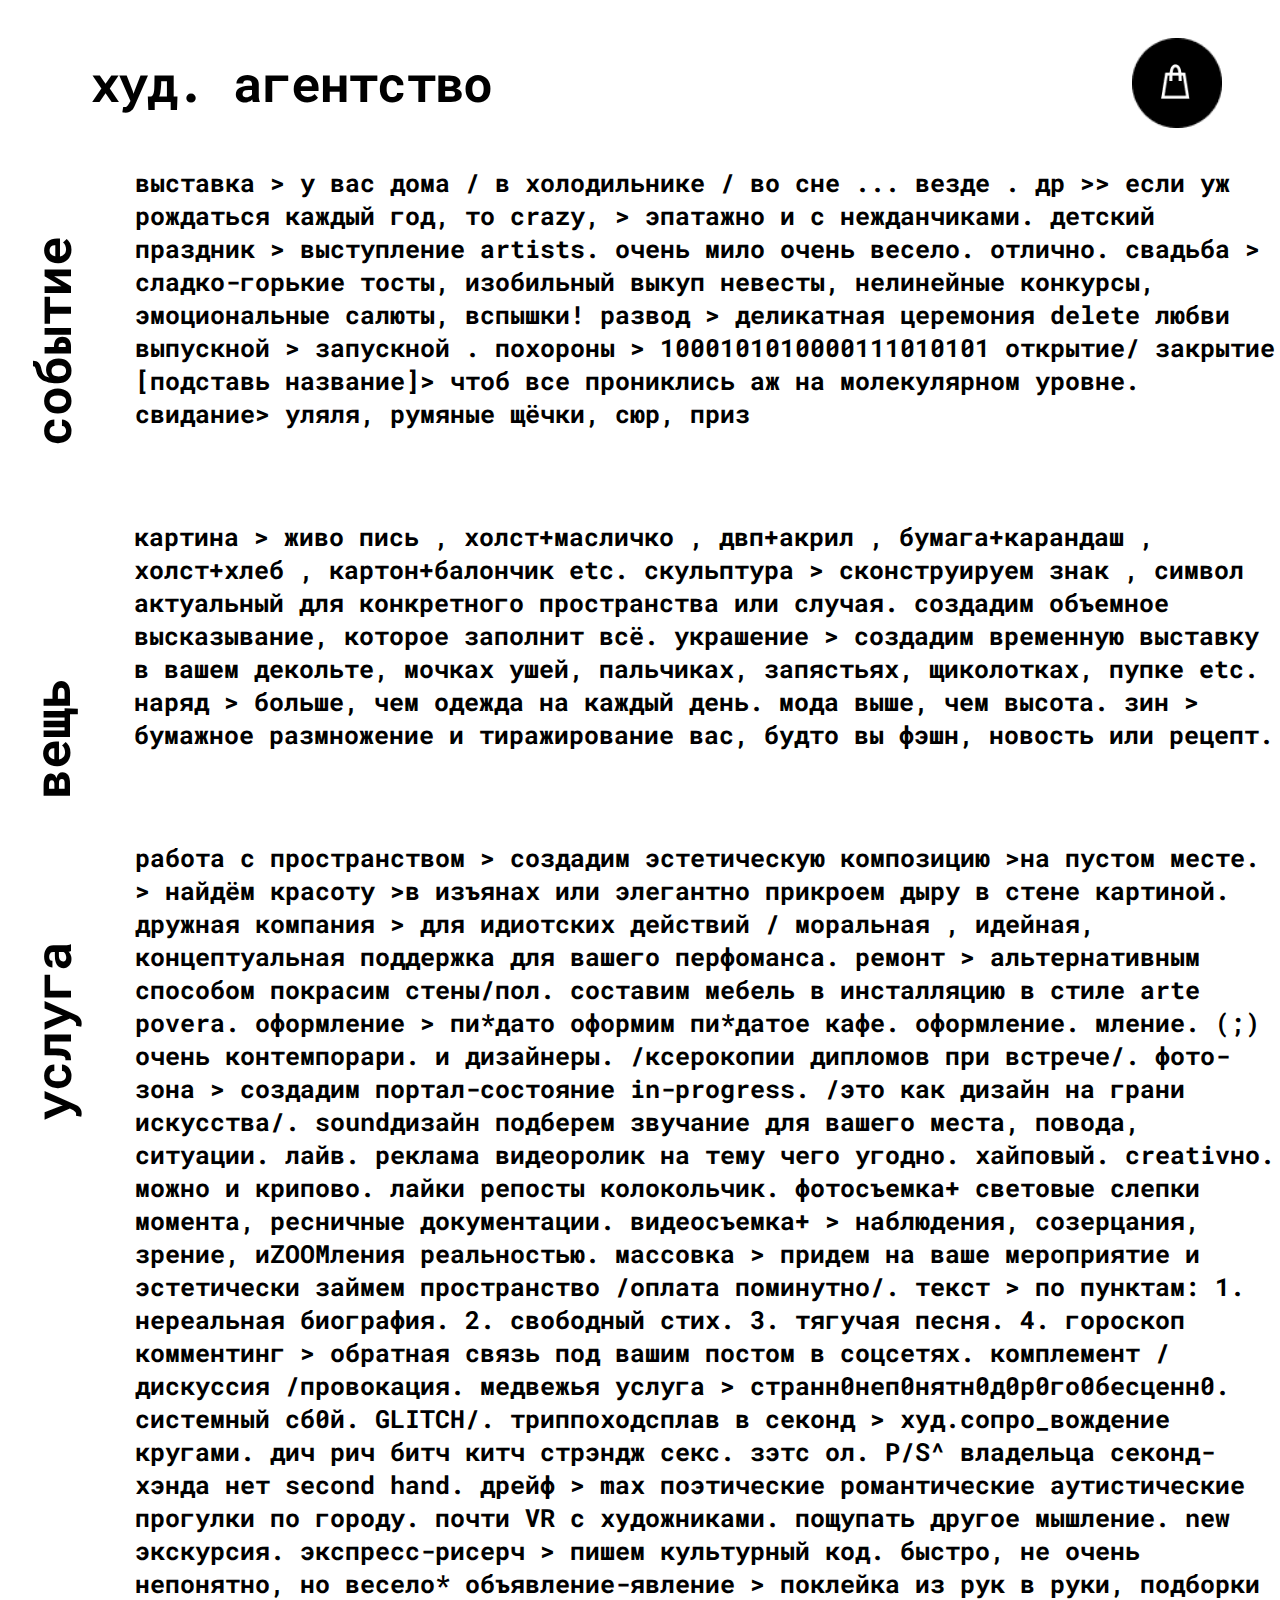
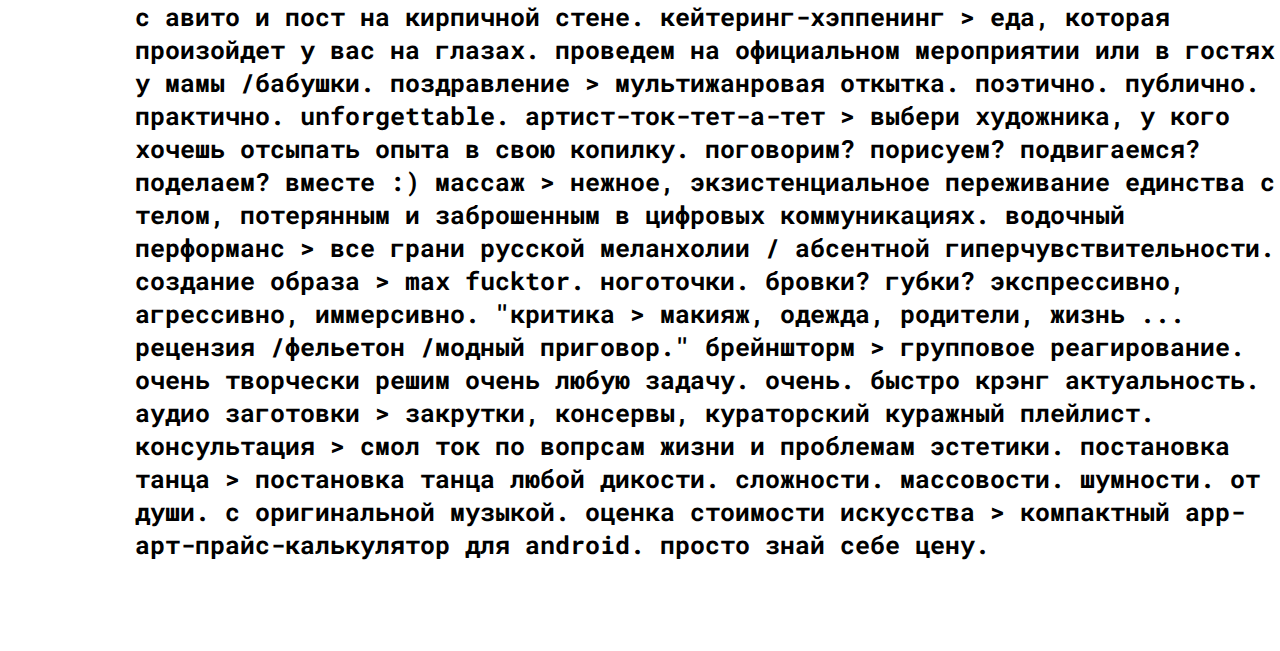
==== commit 263dfabd: "improved structure; no mail yet" ====
--- a/text-catalog.html
+++ b/text-catalog.html
@@ -3,25 +3,25 @@
 
 <head>
     <meta charset="UTF-8">
-    <link rel="stylesheet" href="text-catalog.css">
+    <link rel="stylesheet" href="./css/text-catalog.css">
     <style>
         @import url('https://fonts.googleapis.com/css2?family=Roboto+Mono&display=swap');
     </style>
-
 </head>
 
 <body>
 
-    <div id="agency">худ. агентство</div>
-    <a href="./funerals.html">
-        <img src='./images/Ellipse black.png' id="ellipse" onclick="PassWords(keywords)">
-    </a>
-    <a href="./funerals.html">
-        <img src='./images/shopper-black.png' id="shopper" onclick="PassWords(keywords)">
-    </a>
-    <div id="event">событие</div>
-    <div id="thing">вещь</div>
-    <div id="service">услуга</div>
+    <div class="header">
+        <p class="agency-header">худ. агентство</p>
+        <div class="shopping-cart">
+            <a href="./funerals.html">
+                <img src='./images/Ellipse black.png' id="ellipse" onclick="PassWords(keywords)">
+            </a>
+            <a href="./funerals.html">
+                <img src='./images/shopper-black.png' id="shopper" onclick="PassWords(keywords)">
+            </a>
+        </div>
+    </div>
 
     <script>
         var keywords = []
@@ -32,7 +32,6 @@
             keywords[i] = txt;
             capwords[i] = thatTXT.innerHTML;
             thatTXT.style.backgroundColor = 'yellow'
-
             i = i + 1
         }
 
@@ -44,86 +43,129 @@
         }
     </script>
 
+    <div class="main-content">
+        <div class="paragraph">
+            <div class="para-header event-header">
+                событие
+            </div>
+            <div class=" para-text ">
+                <a onclick="SaveText(this, 'выставка') ">выставка</a> > <a onclick="SaveText(this, 'at home') "> у вас дома</a> / <a onclick="SaveText(this, 'в холодильнике') ">в холодильнике</a> /
+                <a onclick="SaveText(this, 'in a dream') ">во сне ... </a> <a onclick="SaveText(this, 'везде') ">везде </a>. <a onclick="SaveText(this, 'др') ">др</a> >> если уж
+                <a onclick="SaveText(this, 'роды') ">рождаться каждый год</a>, то <a onclick="SaveText(this, 'crazy') ">crazy</a>, >
+                <a onclick="SaveText(this, 'shocking') ">эпатажно</a> и <a onclick="SaveText(this, 'surprize') ">с нежданчиками</a>.
+                <a onclick="SaveText(this, 'детский праздник') "> детский праздник > </a> <a onclick="SaveText(this, 'artist') ">выступление artists</a>. <a onclick="SaveText(this, 'nicely') ">очень мило</a>
+                <a onclick="SaveText(this, 'fun') ">очень весело</a>.
+                <a onclick="SaveText(this, 'отлично') ">отлично</a>. <a onclick="SaveText(this, 'свадьба') ">свадьба</a> > <a onclick="SaveText(this, 'bitter') ">сладко-горькие тосты</a>, <a onclick="SaveText(this, 'bride') ">изобильный выкуп невесты</a>,
+                <a onclick="SaveText(this, 'nonlinear') ">нелинейные конкурсы</a>, <a onclick="SaveText(this, 'fireworks') ">эмоциональные салюты</a>, <a onclick="SaveText(this, 'вспышки') ">вспышки!</a> <a onclick="SaveText(this, 'развод') ">развод</a>                >
+                <a onclick="SaveText(this, 'деликатная церемония') ">деликатная церемония</a> <a onclick="SaveText(this, 'delete') ">delete</a> <a onclick="SaveText(this, 'любви') "> любви </a> <a onclick="SaveText(this, 'выпускной')
+                ">выпускной</a> ><a onclick="SaveText(this, 'start up') "> запускной </a>.
+                <a onclick="SaveText(this, 'похороны') ">похороны</a> > <a onclick="SaveText(this, 'math') "> 1000101010000111010101</a> <a onclick="SaveText(this, 'открытие') ">открытие</a>/ <a onclick="SaveText(this, 'закрытие') ">закрытие</a>
+                <a onclick="SaveText(this, 'guess') ">[подставь название]</a>> <a onclick="SaveText(this, 'nuclear') ">чтоб все прониклись аж на молекулярном уровне</a>. <a onclick="SaveText(this, 'свидание') ">свидание> </a> <a onclick="SaveText(this,
+                'oh la la') ">уляля</a>,
+                <a onclick="SaveText(this, 'rosy cheeks') ">румяные щёчки</a>, <a onclick="SaveText(this, 'surreal') ">сюр</a>, <a onclick="SaveText(this, 'prize') ">приз</a>
+            </div>
+        </div>
 
-    <div id="event-text">
-        <a onclick="SaveText(this,'выставка')">выставка</a> > <a onclick="SaveText(this, 'at home')"> у вас дома</a> / <a onclick="SaveText(this, 'в холодильнике')">в холодильнике</a> /
-        <a onclick="SaveText(this,'in a dream')">во сне ... </a> <a onclick="SaveText(this,'везде')">везде </a>. <a onclick="SaveText(this,'др')">др</a> >> если уж
-        <a onclick="SaveText(this,'роды')">рождаться каждый год</a>, то <a onclick="SaveText(this,'crazy')">crazy</a>, >
-        <a onclick="SaveText(this,'shocking')">эпатажно</a> и <a onclick="SaveText(this,'surprize')">с нежданчиками</a>.
-        <a onclick="SaveText(this,'детский праздник')"> детский праздник > </a> <a onclick="SaveText(this,'artist')">выступление artists</a>. <a onclick="SaveText(this,'nicely')">очень мило</a>
-        <a onclick="SaveText(this,'fun')">очень весело</a>.
-        <a onclick="SaveText(this,'отлично')">отлично</a>. <a onclick="SaveText(this,'свадьба')">свадьба</a> > <a onclick="SaveText(this,'bitter')">сладко-горькие тосты</a>, <a onclick="SaveText(this,'bride')">изобильный выкуп невесты</a>,
-        <a onclick="SaveText(this,'nonlinear')">нелинейные конкурсы</a>, <a onclick="SaveText(this,'fireworks')">эмоциональные салюты</a>, <a onclick="SaveText(this,'вспышки')">вспышки!</a> <a onclick="SaveText(this,'развод')">развод</a> > <a onclick="SaveText(this,'деликатная церемония')">деликатная церемония</a>        <a onclick="SaveText(this,'delete')">delete</a> <a onclick="SaveText(this,'любви')"> любви </a> <a onclick="SaveText(this,'выпускной')">выпускной</a> ><a onclick="SaveText(this,'start up')"> запускной </a>.
-        <a onclick="SaveText(this,'похороны')">похороны</a> > <a onclick="SaveText(this,'math')"> 1000101010000111010101</a> <a onclick="SaveText(this,'открытие')">открытие</a>/ <a onclick="SaveText(this,'закрытие')">закрытие</a>
-        <a onclick="SaveText(this,'guess')">[подставь название]</a>> <a onclick="SaveText(this,'nuclear')">чтоб все прониклись аж на молекулярном уровне</a>. <a onclick="SaveText(this,'свидание')">свидание> </a> <a onclick="SaveText(this,'oh la la')">уляля</a>,
-        <a onclick="SaveText(this,'rosy cheeks')">румяные щёчки</a>, <a onclick="SaveText(this,'surreal')">сюр</a>, <a onclick="SaveText(this,'prize')">приз</a>
+        <div class="paragraph ">
+            <div class="para-header thing-header ">вещь</div>
+            <div class="para-text ">
+                <a onclick="SaveText(this, 'painting') ">картина </a> > <a onclick="SaveText(this, 'oil painting') ">живо пись</a> , <a onclick="SaveText(this, 'canvas') ">холст+масличко</a> , <a onclick="SaveText(this, 'acrylic')
+                ">двп+акрил</a> , <a onclick="SaveText(this, 'paper and crayon') ">бумага+карандаш</a> ,
+                <a onclick="SaveText(this, 'croissant') ">холст+хлеб</a> , <a onclick="SaveText(this, 'spray') ">картон+балончик</a> <a onclick="SaveText(this, 'to be continued') ">etc.</a> <a onclick="SaveText(this, 'sculpture')
+                ">скульптура</a> > <a onclick="SaveText(this, 'sign') ">сконструируем знак</a> ,
+                <a onclick="SaveText(this, 'symbol') ">символ</a> <a onclick="SaveText(this, 'actual') ">актуальный</a> <a onclick="SaveText(this, 'particular') ">для конкретного</a> <a onclick="SaveText(this, 'room')
+                ">пространства или</a> <a onclick="SaveText(this, 'occasion') ">случая</a>.
+                <a onclick="SaveText(this, 'voluminous') ">создадим объемное высказывание</a>,
+                <a onclick="SaveText(this, 'filling') ">которое заполнит всё</a>. <a onclick="SaveText(this, 'decoration') ">украшение</a> > <a onclick="SaveText(this, 'temporary exhibition') ">создадим временную выставку</a> <a onclick="SaveText(this,
+                'cleavage') ">в вашем декольте</a>,
+                <a onclick="SaveText(this, 'ears') ">мочках ушей</a>,
+                <a onclick="SaveText(this, 'fingers') ">пальчиках</a>,<a onclick="SaveText(this, 'wrist') "> запястьях</a>,
+                <a onclick="SaveText(this, 'ankles') "> щиколотках</a>, <a onclick="SaveText(this, 'navel') ">пупке</a> <a onclick="SaveText(this, 'and alike') ">etc.</a> <a onclick="SaveText(this, 'наряд') ">наряд</a> > <a onclick="SaveText(this,
+                'больше, чем одежда') ">больше, чем одежда</a>
+                <a onclick="SaveText(this, 'на каждый день') ">
+            на каждый день</a>. <a onclick="SaveText(this, 'haut couture') ">мода выше, чем высота</a>. <a onclick="SaveText(this, 'зин') ">зин</a> > <a onclick="SaveText(this, 'paper reproduction') ">бумажное размножение</a> и <a onclick="SaveText(this,
+                'replicating') ">тиражирование вас</a>,
+                <a onclick="SaveText(this, 'fashion') ">
+	будто вы фэшн</a>, <a onclick="SaveText(this, 'news') ">новость или</a> <a onclick="SaveText(this, 'recipe') ">рецепт</a>.
+            </div>
+        </div>
+
+        <div class="paragraph ">
+            <div class="para-header service-header ">услуга</div>
+            <div class="para-text ">
+                <a onclick="SaveText(this, 'space') ">работа с пространством </a><a onclick="SaveText(this, ' >aesthetic composition ') "> > создадим эстетическую композицию </a><a onclick="SaveText(this, ' >empty space')
+                "> >на пустом месте.</a><a onclick="SaveText(this, ' > beauty ') "> > найдём красоту </a>
+                <a onclick="SaveText(this, ' >flaws ') "> >в изъянах </a><a onclick="SaveText(this, '  elegant') ">        или элегантно</a><a onclick="SaveText(this, ' hole in the wall') ">  прикроем дыру в стене</a><a onclick="SaveText(this,
+                ' picture on the wall') ">  картиной.</a>
+                <a onclick="SaveText(this, '  friendly company >') "> дружная компания ></a>
+                <a onclick="SaveText(this, ' idiotic') "> для идиотских действий</a><a onclick="SaveText(this, ' moral') ">  / моральная</a><a onclick="SaveText(this, '  conceptual') "> , идейная,</a><a onclick="SaveText(this, '  support') ">  концептуальная поддержка</a>
+                <a onclick="SaveText(this, '  performance') "> для вашего перфоманса.</a>
+                <a onclick="SaveText(this, '  repair ') "> ремонт </a><a onclick="SaveText(this, '>  in an alternative way ') ">>  альтернативным способом </a><a onclick="SaveText(this, ' paint the walls/floor.')
+                "> покрасим стены/пол.</a><a onclick="SaveText(this, '  furniture ') ">  составим мебель в инсталляцию </a>
+                <a onclick="SaveText(this, '  arte povera ') "> в стиле arte povera. </a><a onclick="SaveText(this, ' decoration') "> оформление</a><a onclick="SaveText(this, ' > fucking ') "> > пи*дато </a><a onclick="SaveText(this, '  cafe') "> оформим пи*датое кафе.</a>
+                <a onclick="SaveText(this, '  registration ') "> оформление. </a>
+                <a onclick="SaveText(this, '  shine ') "> мление. </a><a onclick="SaveText(this, '  punctuation ') "> (;) </a><a onclick="SaveText(this, '  contemporary ') "> очень контемпорари. </a><a onclick="SaveText(this, ' designers') "> и дизайнеры. </a>
+                <a onclick="SaveText(this, ' diploma') "> /ксерокопии дипломов при встрече/. </a>
+                <a onclick="SaveText(this, ' photo zone') "> фото-зона</a><a onclick="SaveText(this, '  > </a > portal') ">         > </a > создадим портал-состояние</a><a onclick="SaveText(this, '  in-progress ') ">  in-progress. </a><a onclick="SaveText(this,
+                ' borderline design') "> /это как дизайн на грани искусства/.</a>
+                <a onclick="SaveText(this, ' sound design ') "> soundдизайн </a><a onclick="SaveText(this, ' sound ') ">         подберем звучание </a><a onclick="SaveText(this, '  location ') "> для вашего места, </a><a onclick="SaveText(this,
+                'occasion') "> повода, </a>
+                <a onclick="SaveText(this, 'situation') "> ситуации. </a>
+                <a onclick="SaveText(this, 'live') "> лайв.</a><a onclick="SaveText(this, '  advertisement') ">  реклама</a><a onclick="SaveText(this, '  video ') ">  видеоролик на тему чего угодно.</a><a onclick="SaveText(this, '  hype ') ">  хайповый.</a>
+                <a onclick="SaveText(this, '  creative') "> creativно.</a>
+                <a onclick="SaveText(this, '  creepy ') "> можно и крипово.</a><a onclick="SaveText(this, '  repost') ">  лайки репосты</a>
+                <a onclick="SaveText(this, '') "> </a><a onclick="SaveText(this, ' bell') "> колокольчик. </a><a onclick="SaveText(this, ' photo') "> фотосъемка+</a><a onclick="SaveText(this, ' light') "> световые слепки момента,</a><a onclick="SaveText(this,
+                '  eyelash') ">  ресничные документации. </a>
+                <a onclick="SaveText(this, ' capture video ') "> видеосъемка+ </a><a onclick="SaveText(this, ' > watching') "> > наблюдения,</a><a onclick="SaveText(this, '  contemplation') ">  созерцания,</a><a onclick="SaveText(this, '  sight') ">  зрение,</a>
+                <a onclick="SaveText(this, ' reality.') "> иZOOMления реальностью.</a>
+                <a onclick="SaveText(this, '  extras ') "> массовка</a><a onclick="SaveText(this, ' > event') "> > придем на ваше мероприятие</a><a onclick="SaveText(this, '  space') ">  и эстетически займем пространство</a><a onclick="SaveText(this,
+                '  pay per minute ') "> /оплата поминутно/.</a>
+                <a onclick="SaveText(this, '  text') "> текст</a><a onclick="SaveText(this, '  > ') ">         > </a><a onclick="SaveText(this, '  point ') "> по пунктам: </a><a onclick="SaveText(this, '  biography') "> 1. нереальная биография.</a>
+                <a onclick="SaveText(this, '  verse') "> 2. свободный стих.</a>
+                <a onclick="SaveText(this, ' song') "> 3. тягучая песня.</a><a onclick="SaveText(this, '  horoscope') ">  4. гороскоп комментинг</a><a onclick="SaveText(this, '  > ') ">  > </a><a onclick="SaveText(this, ' social media') "> обратная связь под вашим постом в соцсетях.</a>
+                <a onclick="SaveText(this, ' complement') "> комплемент</a><a onclick="SaveText(this, ' discussion') "> /дискуссия</a><a onclick="SaveText(this, ' provocation') "> /провокация.</a><a onclick="SaveText(this, '  disservice') ">  медвежья услуга</a>
+                <a onclick="SaveText(this, '  > ') "> > </a><a onclick="SaveText(this, ' incomprehensible') "> странн0неп0нятн0д0р0го0бесценн0.</a><a onclick="SaveText(this, '  system crash') ">  системный сб0й.</a><a onclick="SaveText(this,
+                '  GLITCH ') ">         GLITCH/.</a>
+                <a onclick="SaveText(this, '  trip ') "> триппоходсплав в секонд</a><a onclick="SaveText(this, '  > ') ">  > </a><a onclick="SaveText(this, '  thin circle') "> худ.сопро_вождение кругами.</a><a onclick="SaveText(this, '  rich bitch') ">  дич рич битч китч</a>
+                <a onclick="SaveText(this, ' strange sex') "> стрэндж секс.</a><a onclick="SaveText(this, '  finish') ">  зэтс ол.</a><a onclick="SaveText(this, 'second hand') ">  P/S^ владельца секонд-хэнда нет second hand.</a><a onclick="SaveText(this,
+                'drift') ">  дрейф</a>
+                <a onclick="SaveText(this, '  > ') "> > </a><a onclick="SaveText(this, ' poetic') "> max поэтические</a><a onclick="SaveText(this, '  romantic ') ">  романтические</a><a onclick="SaveText(this, '  autistic') ">  аутистические</a>
+                <a onclick="SaveText(this, ' walking ') "> прогулки по городу.</a><a onclick="SaveText(this, '  VR ') ">  почти VR </a><a onclick="SaveText(this, ' artists') "> с художниками.</a>
+                <a onclick="SaveText(this, ' ') "> </a><a onclick="SaveText(this, ' different') "> пощупать другое мышление.</a><a onclick="SaveText(this, ' excursion') ">  new экскурсия.</a><a onclick="SaveText(this, '  Research') ">  экспресс-рисерч</a>
+                <a onclick="SaveText(this, '  >') "> ></a><a onclick="SaveText(this, ' code') ">  пишем культурный код.</a><a onclick="SaveText(this, '  fast') ">  быстро,</a><a onclick="SaveText(this, '  fun') ">  не очень непонятно, но весело*</a>
+                <a onclick="SaveText(this, ' declaration') "> объявление-явление</a><a onclick="SaveText(this, '  > ') ">  > </a><a onclick="SaveText(this, '  hand to hand,') "> поклейка из рук в руки,</a><a onclick="SaveText(this, '  collections') ">  подборки с авито</a>
+                <a onclick="SaveText(this, ' brick wall') "> и пост на кирпичной стене.</a><a onclick="SaveText(this, '  catering ') ">  кейтеринг-хэппенинг</a><a onclick="SaveText(this, ' > ') ">  > </a><a onclick="SaveText(this, ' food ') "> еда, которая        произойдет у вас на глазах.</a>
+                <a onclick="SaveText(this, '  formal event') "> проведем на официальном мероприятии </a><a onclick="SaveText(this, ' Moms house') "> или в гостях у мамы</a><a onclick="SaveText(this, ' grandmothers') "> /бабушки.</a>
+                <a onclick="SaveText(this, ' congratulations') "> поздравление</a><a onclick="SaveText(this, '  > ') ">  > </a><a onclick="SaveText(this, '  postcard') "> мультижанровая откытка.</a><a onclick="SaveText(this, '  poetic') ">  поэтично.</a>
+                <a onclick="SaveText(this, '  in public') "> публично.</a><a onclick="SaveText(this, ' practical') ">  практично.</a><a onclick="SaveText(this, '  unforgettable') ">  unforgettable.</a><a onclick="SaveText(this, '  tete-a-tete ') ">  артист-ток-тет-а-тет </a>
+                <a onclick="SaveText(this, ' > ') "> > </a><a onclick="SaveText(this, ' experience') "> выбери художника, у кого хочешь отсыпать опыта</a><a onclick="SaveText(this, '  piggy ') ">  в свою копилку. </a>
+                <a onclick="SaveText(this, ' talk') "> поговорим?</a><a onclick="SaveText(this, '  draw ') ">  порисуем? </a><a onclick="SaveText(this, ' move ') "> подвигаемся? </a><a onclick="SaveText(this, ' can do ') "> поделаем? </a>
+                <a onclick="SaveText(this, ' together') "> вместе :)</a><a onclick="SaveText(this, '  massage') ">  массаж</a><a onclick="SaveText(this, '  > ') ">  > </a><a onclick="SaveText(this, ' gentle') "> нежное,</a>
+                <a onclick="SaveText(this, '  existential experience') "> экзистенциальное переживание</a>
+                <a onclick="SaveText(this, '                ') "> </a><a onclick="SaveText(this, '  unity ') ">  единства с телом,</a><a onclick="SaveText(this, ' abandoned') ">  потерянным и заброшенным</a>
+                <a onclick="SaveText(this, '  digital communications ') "> в цифровых коммуникациях. </a><a onclick="SaveText(this, ' vodka performance') "> водочный перформанс</a><a onclick="SaveText(this, '  > ') ">  > </a>
+                <a onclick="SaveText(this, ' melancholy') "> все грани русской меланхолии</a><a onclick="SaveText(this, ' absinthe') ">  / абсентной</a><a onclick="SaveText(this, '  hypersensitivity') ">         гиперчувствительности.</a>
+                <a onclick="SaveText(this, '  creating an image ') "> создание образа </a><a onclick="SaveText(this, ' > fuck') "> > max fucktor.</a><a onclick="SaveText(this, '  nails.') ">  ноготочки.</a>
+                <a onclick="SaveText(this, '  brows?') "> бровки?</a><a onclick="SaveText(this, ' sponges') ">  губки?</a><a onclick="SaveText(this, '  expressive') ">  экспрессивно,</a>
+                <a onclick="SaveText(this, '  aggressive') "> агрессивно,</a><a onclick="SaveText(this, '  immersive') ">  иммерсивно.</a><a onclick="SaveText(this, '  criticism') ">  "критика</a>
+                <a onclick="SaveText(this,'  >')"> ></a><a onclick="SaveText(this,'  makeup ')">  макияж, </a><a onclick="SaveText(this,' clothes')"> одежда,</a>
+                <a onclick="SaveText(this,'  parents')"> родители,</a><a onclick="SaveText(this,'  life ')">  жизнь ...</a><a onclick="SaveText(this,'  review')">  рецензия</a>
+                <a onclick="SaveText(this,' sketch')"> /фельетон</a><a onclick="SaveText(this,' sentence')"> /модный приговор."</a><a onclick="SaveText(this,'  brainstorm ')">  брейншторм </a>
+                <a onclick="SaveText(this,' > ')"> > </a><a onclick="SaveText(this,' group')"> групповое реагирование.</a><a onclick="SaveText(this,' problem')">  очень        творчески решим очень любую задачу.</a>
+                <a onclick="SaveText(this,'  very ')"> очень.</a><a onclick="SaveText(this,'  quickly ')">  быстро крэнг актуальность.</a><a onclick="SaveText(this,'  audio preset')">  аудио заготовки</a>
+                <a onclick="SaveText(this,'  >')"> ></a><a onclick="SaveText(this,' twists')">  закрутки,</a><a onclick="SaveText(this,'  canned')">  консервы,</a>
+                <a onclick="SaveText(this,'  playlist')"> кураторский куражный плейлист.</a><a onclick="SaveText(this,'  consultation ')">  консультация </a>
+                <a onclick="SaveText(this,' >')"> ></a><a onclick="SaveText(this,' talk')">  смол ток</a><a onclick="SaveText(this,'  issues ')">  по вопрсам жизни</a>
+                <a onclick="SaveText(this,'  aesthetics')"> и проблемам эстетики.</a><a onclick="SaveText(this,'  choreography')">  постановка танца</a>
+                <a onclick="SaveText(this,'  > ')"> > </a><a onclick="SaveText(this,' dance')"> постановка танца любой дикости.</a>
+                <a onclick="SaveText(this,'  complexity')"> сложности.</a><a onclick="SaveText(this,'  mass')">  массовости.</a>
+                <a onclick="SaveText(this,'  heart')"> шумности. от души.</a><a onclick="SaveText(this,'  original music')">  с оригинальной музыкой.</a>
+                <a onclick="SaveText(this,'  cost')"> оценка стоимости искусства</a><a onclick="SaveText(this,'  > ')">  > </a>
+                <a onclick="SaveText(this,' calculator ')"> компактный app-арт-прайс-калькулятор для android. </a><a onclick="SaveText(this,' worth')"> просто знай себе цену.</a>
+                <a onclick="SaveText(this,'')"></a>
+            </div>
+        </div>
     </div>
-
-    <div id="thing-text">
-        <a onclick="SaveText(this)">картина </a> > <a onclick="SaveText(this)">живо пись</a> , <a onclick="SaveText(this)">холст+масличко</a> , <a onclick="SaveText(this)">двп+акрил</a> , <a onclick="SaveText(this)">бумага+карандаш</a> ,
-        <a onclick="SaveText(this)">холст+хлеб</a> , <a onclick="SaveText(this)">картон+балончик</a> <a onclick="SaveText(this)">etc.</a> <a onclick="SaveText(this)">скульптура</a> > <a onclick="SaveText(this)">сконструируем знак</a> ,
-        <a onclick="SaveText(this)">символ</a> <a onclick="SaveText(this)">актуальный</a> <a onclick="SaveText(this)">для конкретного</a> <a onclick="SaveText(this)">пространства или</a> <a onclick="SaveText(this)">случая</a>. <a onclick="SaveText(this)">создадим объемное высказывание</a>,
-        <a onclick="SaveText(this)">которое заполнит всё</a>. <a onclick="SaveText(this)">украшение</a> > <a onclick="SaveText(this)">создадим временную выставку</a> <a onclick="SaveText(this)">в вашем декольте</a>, <a onclick="SaveText(this)">мочках ушей</a>,
-        <a onclick="SaveText(this)">пальчиках</a>,<a onclick="SaveText(this)"> запястьях</a>,
-        <a onclick="SaveText(this)"> щиколотках</a>, <a onclick="SaveText(this)">пупке</a> <a onclick="SaveText(this)">etc.</a> <a onclick="SaveText(this)">наряд</a> > <a onclick="SaveText(this)">больше, чем одежда</a><a onclick="SaveText(this)">
-	 на каждый день</a>. <a onclick="SaveText(this)">мода выше, чем высота</a>. <a onclick="SaveText(this)">зин</a> > <a onclick="SaveText(this)">бумажное размножение</a> и <a onclick="SaveText(this)">тиражирование вас</a>, <a onclick="SaveText(this)">
-	будто вы фэшн</a>, <a onclick="SaveText(this)">новость или</a> <a onclick="SaveText(this)">рецепт</a>.
-
-    </div>
-
-    <div id="service-text">
-        <a onclick="SaveText(this)">работа с пространством </a> ><a onclick="SaveText(this)"> создадим эстетическую композицию </a> ><a onclick="SaveText(this)">на пустом месте.</a> ><a onclick="SaveText(this)"> найдём красоту </a> ><a onclick="SaveText(this)">в изъянах </a>        <a onclick="SaveText(this)">
-	или элегантно</a> <a onclick="SaveText(this)"> прикроем дыру в стене</a> <a onclick="SaveText(this)"> картиной.</a> <a onclick="SaveText(this)"> 
-	дружная компания ></a> <a onclick="SaveText(this)"> для идиотских действий</a> <a onclick="SaveText(this)"> / моральная</a> <a onclick="SaveText(this)">
-	, идейная,</a> <a onclick="SaveText(this)"> концептуальная поддержка</a> <a onclick="SaveText(this)"> для вашего перфоманса.</a> <a onclick="SaveText(this)">
-        ремонт </a>> <a onclick="SaveText(this)"> альтернативным способом </a> <a onclick="SaveText(this)">покрасим стены/пол.</a> <a onclick="SaveText(this)"> составим мебель в инсталляцию </a> <a onclick="SaveText(this)">
-	в стиле arte povera. </a> <a onclick="SaveText(this)">оформление</a> ><a onclick="SaveText(this)"> пи*дато </a> <a onclick="SaveText(this)">оформим пи*датое кафе.</a> <a onclick="SaveText(this)"> 
-	оформление. </a> <a onclick="SaveText(this)">мление. </a> <a onclick="SaveText(this)">(;) </a> <a onclick="SaveText(this)">очень контемпорари. </a> <a onclick="SaveText(this)">и дизайнеры. 
-	</a> <a onclick="SaveText(this)">/ксерокопии дипломов при встрече/. </a> <a onclick="SaveText(this)">фото-зона</a> <a onclick="SaveText(this)">
-        > </a > <a onclick="SaveText(this)">создадим портал-состояние</a> <a onclick="SaveText(this)"> in-progress. </a> <a onclick="SaveText(this)">/это как дизайн на грани искусства/.</a> <a onclick="SaveText(this)">soundдизайн </a>
-        <a onclick="SaveText(this)"> подберем звучание </a> <a onclick="SaveText(this)">для вашего места, </a> <a onclick="SaveText(this)">повода, </a> <a onclick="SaveText(this)">ситуации. </a>
-        <a onclick="SaveText(this)">лайв.</a> <a onclick="SaveText(this)"> реклама</a> <a onclick="SaveText(this)"> видеоролик на тему чего угодно.</a> <a onclick="SaveText(this)">
-	 хайповый.</a> <a onclick="SaveText(this)"> creativно.</a> <a onclick="SaveText(this)"> можно и крипово.</a> <a onclick="SaveText(this)"> лайки репосты</a>
-        <a onclick="SaveText(this)">
-        </a> <a onclick="SaveText(this)">колокольчик. </a> <a onclick="SaveText(this)">фотосъемка+</a> <a onclick="SaveText(this)">световые слепки момента,</a> <a onclick="SaveText(this)"> 
-	ресничные документации. </a> <a onclick="SaveText(this)">видеосъемка+ </a> > <a onclick="SaveText(this)">наблюдения,</a> <a onclick="SaveText(this)"> созерцания,</a> <a onclick="SaveText(this)"> зрение,</a> <a onclick="SaveText(this)"> 
-	иZOOMления реальностью.</a> <a onclick="SaveText(this)"> массовка</a> > <a onclick="SaveText(this)">придем на ваше мероприятие</a> <a onclick="SaveText(this)"> и эстетически займем пространство</a> <a onclick="SaveText(this)">
-	/оплата поминутно/.</a> <a onclick="SaveText(this)"> текст</a> <a onclick="SaveText(this)">
-        > </a> <a onclick="SaveText(this)">по пунктам: </a> <a onclick="SaveText(this)">1. нереальная биография.</a> <a onclick="SaveText(this)"> 2. свободный стих.</a> <a onclick="SaveText(this)">
-	 3. тягучая песня.</a> <a onclick="SaveText(this)"> 4. гороскоп комментинг</a> <a onclick="SaveText(this)"> > </a> <a onclick="SaveText(this)">обратная связь под вашим постом в соцсетях.</a> <a onclick="SaveText(this)">
-	 комплемент</a> <a onclick="SaveText(this)">/дискуссия</a> <a onclick="SaveText(this)">/провокация.</a> <a onclick="SaveText(this)"> медвежья услуга</a> <a onclick="SaveText(this)"> > </a> <a onclick="SaveText(this)">
-	странн0неп0нятн0д0р0го0бесценн0.</a> <a onclick="SaveText(this)"> системный сб0й.</a> <a onclick="SaveText(this)">
-        GLITCH/.</a> <a onclick="SaveText(this)"> триппоходсплав в секонд</a> <a onclick="SaveText(this)"> > </a> <a onclick="SaveText(this)">худ.сопро_вождение кругами.</a> <a onclick="SaveText(this)"> дич рич битч китч</a> <a onclick="SaveText(this)">
-	 стрэндж секс.</a> <a onclick="SaveText(this)"> зэтс ол.</a> <a onclick="SaveText(this)"> P/S^ владельца секонд-хэнда нет second hand.</a> <a onclick="SaveText(this)">
-	 дрейф</a> <a onclick="SaveText(this)"> > </a> <a onclick="SaveText(this)">max поэтические</a> <a onclick="SaveText(this)"> романтические</a> <a onclick="SaveText(this)"> аутистические</a> <a onclick="SaveText(this)">
-	 прогулки по городу.</a> <a onclick="SaveText(this)"> почти VR </a> <a onclick="SaveText(this)">с художниками.</a>
-        <a onclick="SaveText(this)">
-        </a> <a onclick="SaveText(this)">пощупать другое мышление.</a> <a onclick="SaveText(this)"> new экскурсия.</a> <a onclick="SaveText(this)"> экспресс-рисерч</a> <a onclick="SaveText(this)"> ></a> <a onclick="SaveText(this)">
-	 пишем культурный код.</a> <a onclick="SaveText(this)"> быстро,</a> <a onclick="SaveText(this)"> не очень непонятно, но весело*</a> <a onclick="SaveText(this)"> объявление-явление</a> <a onclick="SaveText(this)"> > </a> <a onclick="SaveText(this)">
-	поклейка из рук в руки,</a> <a onclick="SaveText(this)"> подборки с авито</a> <a onclick="SaveText(this)"> и пост на кирпичной стене.</a> <a onclick="SaveText(this)"> кейтеринг-хэппенинг</a> <a onclick="SaveText(this)">
-	 > </a> <a onclick="SaveText(this)">еда, которая
-        произойдет у вас на глазах.</a> <a onclick="SaveText(this)"> проведем на официальном мероприятии </a> <a onclick="SaveText(this)">или в гостях у мамы</a> <a onclick="SaveText(this)">/бабушки.</a> <a onclick="SaveText(this)">
-	 поздравление</a> <a onclick="SaveText(this)"> > </a> <a onclick="SaveText(this)">мультижанровая откытка.</a> <a onclick="SaveText(this)"> поэтично.</a> <a onclick="SaveText(this)"> публично.</a> <a onclick="SaveText(this)">
-	 практично.</a> <a onclick="SaveText(this)"> unforgettable.</a> <a onclick="SaveText(this)"> артист-ток-тет-а-тет </a> <a onclick="SaveText(this)">> </a> <a onclick="SaveText(this)">выбери художника, у кого хочешь отсыпать опыта
-	</a> <a onclick="SaveText(this)"> в свою копилку. </a> <a onclick="SaveText(this)">поговорим?</a> <a onclick="SaveText(this)"> порисуем? </a> <a onclick="SaveText(this)">подвигаемся? </a> <a onclick="SaveText(this)">
-	поделаем? </a> <a onclick="SaveText(this)">вместе :)</a> <a onclick="SaveText(this)"> массаж</a> <a onclick="SaveText(this)"> > </a> <a onclick="SaveText(this)">нежное,</a> <a onclick="SaveText(this)"> экзистенциальное переживание</a>
-        <a onclick="SaveText(this)">
-        </a> <a onclick="SaveText(this)"> единства с телом,</a> <a onclick="SaveText(this)"> потерянным и заброшенным</a> <a onclick="SaveText(this)">в цифровых коммуникациях. 
-	</a> <a onclick="SaveText(this)">водочный перформанс</a> <a onclick="SaveText(this)"> > </a> <a onclick="SaveText(this)">все грани русской меланхолии</a> <a onclick="SaveText(this)"> / абсентной</a> <a onclick="SaveText(this)">
-        гиперчувствительности.</a> <a onclick="SaveText(this)"> создание образа </a> <a onclick="SaveText(this)">> max fucktor.</a> <a onclick="SaveText(this)"> ноготочки.</a> <a onclick="SaveText(this)"> бровки?</a> <a onclick="SaveText(this)">
-	 губки?</a> <a onclick="SaveText(this)"> экспрессивно,</a> <a onclick="SaveText(this)"> агрессивно,</a> <a onclick="SaveText(this)"> иммерсивно.</a> <a onclick="SaveText(this)"> "критика</a> <a onclick="SaveText(this)"> ></a> <a onclick="SaveText(this)">
-	 макияж, </a> <a onclick="SaveText(this)">одежда,</a> <a onclick="SaveText(this)"> родители,</a> <a onclick="SaveText(this)"> жизнь ...</a> <a onclick="SaveText(this)">
-	 рецензия</a> <a onclick="SaveText(this)">/фельетон</a> <a onclick="SaveText(this)">/модный приговор."</a> <a onclick="SaveText(this)"> брейншторм </a> <a onclick="SaveText(this)">> </a> <a onclick="SaveText(this)">
-	групповое реагирование.</a> <a onclick="SaveText(this)"> очень
-        творчески решим очень любую задачу.</a> <a onclick="SaveText(this)"> очень.</a> <a onclick="SaveText(this)"> быстро крэнг актуальность.</a> <a onclick="SaveText(this)"> аудио заготовки</a> <a onclick="SaveText(this)"> ></a> <a onclick="SaveText(this)">
-	 закрутки,</a> <a onclick="SaveText(this)"> консервы,</a> <a onclick="SaveText(this)"> кураторский куражный плейлист.</a> <a onclick="SaveText(this)"> консультация </a> <a onclick="SaveText(this)">></a> <a onclick="SaveText(this)">
-	 смол ток</a> <a onclick="SaveText(this)"> по вопрсам жизни</a> <a onclick="SaveText(this)"> и проблемам эстетики.</a> <a onclick="SaveText(this)"> постановка танца</a> <a onclick="SaveText(this)"> > </a> <a onclick="SaveText(this)">
-	постановка танца любой дикости.</a> <a onclick="SaveText(this)"> сложности.</a> <a onclick="SaveText(this)"> массовости.</a> <a onclick="SaveText(this)"> шумности. от души.</a> <a onclick="SaveText(this)">
-	 с оригинальной музыкой.</a> <a onclick="SaveText(this)"> оценка стоимости искусства</a> <a onclick="SaveText(this)"> > </a> <a onclick="SaveText(this)">компактный app-арт-прайс-калькулятор для android. </a> <a onclick="SaveText(this)">
-	просто знай себе цену.</a>
-        <div>
-
-
 </body>
 
 </html>--- a/css/text-catalog.css
+++ b/css/text-catalog.css
@@ -0,0 +1,78 @@
+body {
+    display: flex;
+    flex-direction: column;
+    /* align-items: center; */
+    margin: auto;
+    font-family: "Roboto Mono";
+    font-style: normal;
+    font-weight: 700;
+    font-size: 25px;
+    line-height: 33px;
+}
+
+.header {
+    display: flex;
+    width: 100vw;
+}
+
+.agency-header {
+    font-size: 50px;
+    line-height: 66px;
+    letter-spacing: -0.025em;
+    color: #000000;
+    padding-left: 7vw;
+}
+
+.shopping-cart {
+    position: relative;
+    left: 50vw;
+    top: 3vw;
+}
+
+#ellipse {
+    position: absolute;
+    width: 90px;
+    height: 90px;
+}
+
+#shopper {
+    position: relative;
+    width: 29px;
+    height: 35px;
+    filter: invert(100%);
+    border: 3px solid #ffffff;
+    top: 2.5vh;
+    left: 2vw;
+}
+
+.main-content {
+    align-items: center;
+}
+
+.paragraph {
+    display: flex;
+    flex-direction: row;
+    justify-content: left;
+    margin-bottom: 10vh;
+}
+
+.para-header {
+    font-weight: 700;
+    font-size: 50px;
+    width: 15vh;
+    height: 5vw;
+    color: #000000;
+    transform: rotate(-90deg) translate(-20vh);
+}
+
+.para-text {
+    width: 90vw;
+}
+
+a:active {
+    background-color: yellow;
+}
+
+a:visited {
+    background-color: yellow;
+}